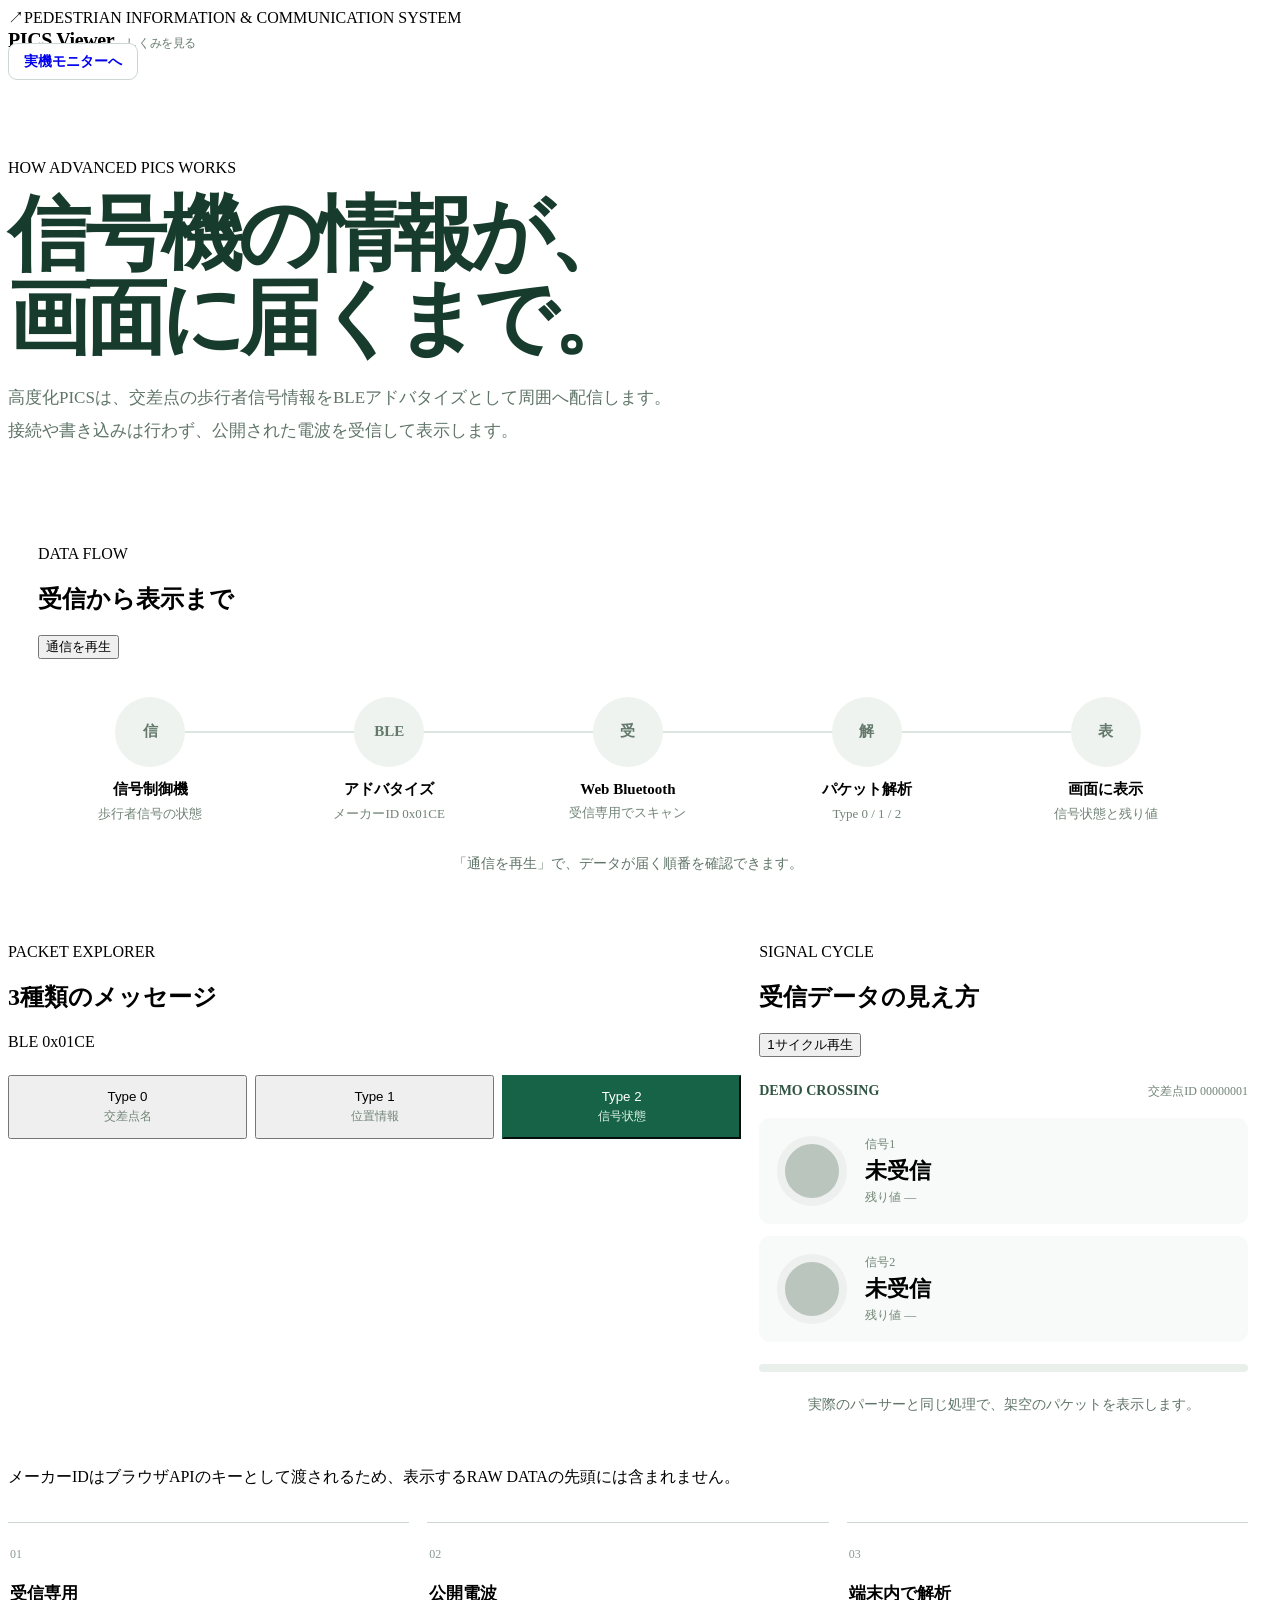
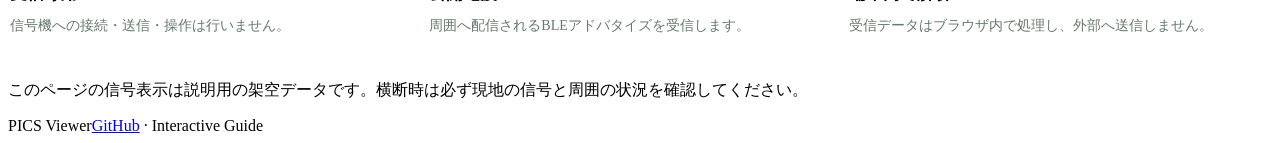
==== web/guide.html @ bad0df71 "Add interactive guide for advanced PICS" ====
<!doctype html>
<html lang="ja">
<head>
  <meta charset="utf-8">
  <meta name="viewport" content="width=device-width, initial-scale=1">
  <meta name="theme-color" content="#f3f6f4">
  <meta name="description" content="高度化PICSの信号情報がBLEアドバタイズで届き、歩行者信号として表示されるまでをアニメーションで解説します。">
  <title>高度化PICSのしくみ · PICS Viewer</title>
  <link rel="stylesheet" href="styles.css?v=20261125-1">
  <link rel="stylesheet" href="guide.css?v=20261125-1">
  <script type="module" src="guide.mjs?v=20261125-1"></script>
</head>
<body>
  <div class="shell guide-shell">
    <header class="header guide-header">
      <a class="brand brand-link" href="index.html"><span class="brand-mark" aria-hidden="true">↗</span><span><span class="eyebrow">PEDESTRIAN INFORMATION & COMMUNICATION SYSTEM</span><strong>PICS Viewer <small>しくみを見る</small></strong></span></a>
      <a class="viewer-link" href="index.html">実機モニターへ</a>
    </header>

    <main>
      <section class="guide-hero">
        <p class="eyebrow">HOW ADVANCED PICS WORKS</p>
        <h1>信号機の情報が、<br>画面に届くまで。</h1>
        <p>高度化PICSは、交差点の歩行者信号情報をBLEアドバタイズとして周囲へ配信します。接続や書き込みは行わず、公開された電波を受信して表示します。</p>
      </section>

      <section class="panel flow-panel" aria-labelledby="flow-title">
        <div class="section-heading flow-heading">
          <div><p class="eyebrow">DATA FLOW</p><h2 id="flow-title">受信から表示まで</h2></div>
          <button id="play-flow" class="primary" type="button">通信を再生</button>
        </div>
        <div id="flow" class="flow" aria-label="信号制御機から画面表示までのデータの流れ">
          <span class="packet-dot" aria-hidden="true"></span>
          <article class="flow-step" data-step="0">
            <span class="step-icon" aria-hidden="true">信</span>
            <div><strong>信号制御機</strong><span>歩行者信号の状態</span></div>
          </article>
          <article class="flow-step" data-step="1">
            <span class="step-icon" aria-hidden="true">BLE</span>
            <div><strong>アドバタイズ</strong><span>メーカーID 0x01CE</span></div>
          </article>
          <article class="flow-step" data-step="2">
            <span class="step-icon" aria-hidden="true">受</span>
            <div><strong>Web Bluetooth</strong><span>受信専用でスキャン</span></div>
          </article>
          <article class="flow-step" data-step="3">
            <span class="step-icon" aria-hidden="true">解</span>
            <div><strong>パケット解析</strong><span>Type 0 / 1 / 2</span></div>
          </article>
          <article class="flow-step" data-step="4">
            <span class="step-icon" aria-hidden="true">表</span>
            <div><strong>画面に表示</strong><span>信号状態と残り値</span></div>
          </article>
        </div>
        <p id="flow-status" class="flow-status" role="status">「通信を再生」で、データが届く順番を確認できます。</p>
      </section>

      <section class="explorer-grid">
        <div class="panel packet-explorer" aria-labelledby="packet-title">
          <div class="section-heading">
            <div><p class="eyebrow">PACKET EXPLORER</p><h2 id="packet-title">3種類のメッセージ</h2></div>
            <span class="small-tag">BLE 0x01CE</span>
          </div>
          <div class="type-tabs" role="tablist" aria-label="メッセージ種別">
            <button class="type-tab" type="button" role="tab" data-type="0" aria-selected="false">Type 0 <span>交差点名</span></button>
            <button class="type-tab" type="button" role="tab" data-type="1" aria-selected="false">Type 1 <span>位置情報</span></button>
            <button class="type-tab is-active" type="button" role="tab" data-type="2" aria-selected="true">Type 2 <span>信号状態</span></button>
          </div>
          <div class="packet-visual" aria-live="polite">
            <div class="byte-groups" id="byte-groups"></div>
            <dl class="decoded" id="decoded"></dl>
          </div>
          <p class="caption">メーカーIDはブラウザAPIのキーとして渡されるため、表示するRAW DATAの先頭には含まれません。</p>
        </div>

        <div class="panel signal-demo" aria-labelledby="demo-title">
          <div class="section-heading">
            <div><p class="eyebrow">SIGNAL CYCLE</p><h2 id="demo-title">受信データの見え方</h2></div>
            <button id="play-cycle" type="button">1サイクル再生</button>
          </div>
          <p class="demo-crossing">DEMO CROSSING <span>交差点ID 00000001</span></p>
          <div class="demo-signals">
            <article class="demo-signal" data-signal="0">
              <span class="demo-lamp" aria-hidden="true"></span>
              <div><span class="demo-direction">信号1</span><strong class="demo-state">未受信</strong><span class="demo-remaining">残り値 —</span></div>
            </article>
            <article class="demo-signal" data-signal="1">
              <span class="demo-lamp" aria-hidden="true"></span>
              <div><span class="demo-direction">信号2</span><strong class="demo-state">未受信</strong><span class="demo-remaining">残り値 —</span></div>
            </article>
          </div>
          <div class="cycle-track" role="progressbar" aria-label="デモの信号サイクル" aria-valuemin="0" aria-valuemax="23" aria-valuenow="0"><span id="cycle-progress"></span></div>
          <p id="cycle-status" class="flow-status" role="status">実際のパーサーと同じ処理で、架空のパケットを表示します。</p>
        </div>
      </section>

      <section class="facts" aria-label="高度化PICSの特徴">
        <article><span>01</span><strong>受信専用</strong><p>信号機への接続・送信・操作は行いません。</p></article>
        <article><span>02</span><strong>公開電波</strong><p>周囲へ配信されるBLEアドバタイズを受信します。</p></article>
        <article><span>03</span><strong>端末内で解析</strong><p>受信データはブラウザ内で処理し、外部へ送信しません。</p></article>
      </section>

      <p class="safety-note">このページの信号表示は説明用の架空データです。横断時は必ず現地の信号と周囲の状況を確認してください。</p>
    </main>
    <footer><span>PICS Viewer</span><span><a href="https://github.com/kumi0708/ble-pics-viewer" target="_blank" rel="noreferrer">GitHub</a> · Interactive Guide</span></footer>
  </div>
</body>
</html>
---- web/guide.css ----
.guide-shell { max-width: 1240px; }
.brand-link { color: inherit; text-decoration: none; }
.brand-link strong { display: block; font-size: 20px; letter-spacing: -.02em; }
.brand-link small { color: #697c71; font-size: 12px; font-weight: 500; margin-left: 8px; }
.viewer-link { border: 1px solid #cbd7d0; border-radius: 9px; padding: 10px 15px; background: #fff; font-size: 14px; font-weight: 650; text-decoration: none; white-space: nowrap; }
.guide-hero { padding: 72px 0 52px; max-width: 760px; }
.guide-hero h1 { margin: 12px 0 22px; font-size: clamp(42px, 7vw, 82px); line-height: 1.02; letter-spacing: -.065em; color: #173c2e; }
.guide-hero > p:last-child { max-width: 670px; margin: 0; color: #5f7568; font-size: 17px; line-height: 1.9; }
.flow-panel { padding: 30px; overflow: hidden; }
.flow-heading { margin-bottom: 30px; }
.flow { position: relative; display: grid; grid-template-columns: repeat(5, minmax(0, 1fr)); gap: 14px; padding: 8px 0; }
.flow::before { content: ""; position: absolute; top: 42px; left: 9%; right: 9%; height: 2px; background: #dce5df; }
.flow-step { position: relative; z-index: 1; display: grid; justify-items: center; gap: 13px; min-width: 0; text-align: center; }
.step-icon { display: grid; place-items: center; width: 70px; height: 70px; border-radius: 50%; background: #eef3ef; color: #64796c; font-size: 15px; font-weight: 750; transition: background .2s, color .2s, transform .2s; }
.flow-step.is-active .step-icon, .flow-step.is-complete .step-icon { background: #176347; color: #fff; }
.flow-step.is-active .step-icon { transform: scale(1.08); }
.flow-step div { display: grid; gap: 5px; }
.flow-step strong { font-size: 15px; }
.flow-step div span { color: #718477; font-size: 13px; line-height: 1.5; }
.packet-dot { position: absolute; z-index: 2; top: 36px; left: 9%; width: 13px; height: 13px; border-radius: 50%; background: #f0a62d; box-shadow: 0 0 0 6px rgba(240, 166, 45, .2); opacity: 0; transform: translate(-50%, -50%); }
.flow.is-running .packet-dot { animation: packet-travel 4s ease-in-out forwards; }
.flow-status { min-height: 24px; margin: 24px 0 0; color: #607569; font-size: 14px; text-align: center; }
.explorer-grid { display: grid; grid-template-columns: 1.2fr .8fr; gap: 18px; margin-top: 18px; }
.packet-explorer, .signal-demo { min-width: 0; }
.type-tabs { display: grid; grid-template-columns: repeat(3, 1fr); gap: 8px; margin: 24px 0; }
.type-tab { display: grid; gap: 4px; padding: 12px; }
.type-tab span { font-size: 12px; font-weight: 500; color: #718477; }
.type-tab.is-active { background: #176347; border-color: #176347; color: #fff; }
.type-tab.is-active span { color: #dff4e7; }
.packet-visual { min-height: 288px; }
.byte-groups { display: flex; flex-wrap: wrap; gap: 8px; margin-bottom: 24px; }
.byte-group { display: grid; gap: 7px; min-width: 76px; padding: 12px; border-radius: 9px; background: #f1f5f2; }
.byte-group.is-payload { background: #e2f2e8; }
.byte-group strong { color: #315543; font-family: ui-monospace, SFMono-Regular, Menlo, monospace; font-size: 13px; letter-spacing: .03em; }
.byte-group span { color: #718477; font-size: 12px; }
.decoded { display: grid; grid-template-columns: repeat(2, minmax(0, 1fr)); gap: 14px; margin: 0; }
.decoded div { padding: 12px 0; border-top: 1px solid #e5ebe7; }
.decoded dt { color: #718477; font-size: 12px; }
.decoded dd { margin: 7px 0 0; color: #294237; font-size: 15px; overflow-wrap: anywhere; }
.demo-crossing { display: flex; flex-wrap: wrap; justify-content: space-between; gap: 8px; margin: 26px 0 18px; color: #315543; font-size: 14px; font-weight: 700; }
.demo-crossing span { color: #718477; font-size: 12px; font-weight: 500; }
.demo-signals { display: grid; gap: 12px; }
.demo-signal { display: flex; align-items: center; gap: 18px; border-radius: 11px; padding: 18px; background: #f7faf8; }
.demo-lamp { width: 54px; height: 54px; flex: 0 0 auto; border: 8px solid #edf0ee; border-radius: 50%; background: #b9c5bd; transition: background .2s, border-color .2s, opacity .2s; }
.demo-signal[data-state="Red"] .demo-lamp { border-color: #fce7e5; background: #d24a44; }
.demo-signal[data-state="Green"] .demo-lamp, .demo-signal[data-state="BlinkGreen"] .demo-lamp { border-color: #def3e6; background: #1a9a60; }
.demo-signal[data-state="BlinkGreen"] .demo-lamp { animation: guide-blink .7s steps(2, jump-none) 3; }
.demo-signal div { display: grid; gap: 3px; }
.demo-direction, .demo-remaining { color: #718477; font-size: 12px; }
.demo-state { font-size: 22px; }
.cycle-track { height: 8px; margin-top: 22px; border-radius: 999px; background: #e9efeb; overflow: hidden; }
.cycle-track span { display: block; width: 0; height: 100%; background: #176347; transition: width .18s linear; }
.facts { display: grid; grid-template-columns: repeat(3, minmax(0, 1fr)); gap: 18px; margin: 18px 0; }
.facts article { padding: 24px 2px; border-top: 1px solid #cbd7d0; }
.facts article > span { display: block; margin-bottom: 20px; color: #8a9b91; font-size: 12px; font-variant-numeric: tabular-nums; }
.facts strong { font-size: 17px; }
.facts p { margin: 9px 0 0; color: #65796e; font-size: 14px; line-height: 1.75; }
@keyframes packet-travel { 0% { left: 9%; opacity: 1; } 20% { left: 29.5%; opacity: 1; } 45% { left: 50%; opacity: 1; } 70% { left: 70.5%; opacity: 1; } 95% { left: 91%; opacity: 1; } 100% { left: 91%; opacity: 0; } }
@keyframes guide-blink { 50% { opacity: .2; } }
@media (prefers-reduced-motion: reduce) { .flow.is-running .packet-dot, .demo-signal[data-state="BlinkGreen"] .demo-lamp { animation: none; } .step-icon, .demo-lamp, .cycle-track span { transition: none; } }
@media (max-width: 850px) { .explorer-grid { grid-template-columns: 1fr; } .flow { grid-template-columns: 1fr; gap: 16px; } .flow::before { top: 42px; bottom: 42px; left: 35px; right: auto; width: 2px; height: auto; } .flow-step { grid-template-columns: 70px minmax(0, 1fr); justify-items: start; text-align: left; align-items: center; } .packet-dot { display: none; } }
@media (max-width: 580px) { .guide-header .brand .eyebrow { display: none; } .brand-link strong { font-size: 17px; } .brand-link small { display: block; margin: 2px 0 0; font-size: 10px; } .viewer-link { padding: 9px 11px; font-size: 12px; } .guide-hero { padding: 48px 0 36px; } .guide-hero h1 { font-size: clamp(38px, 13vw, 58px); } .guide-hero > p:last-child { font-size: 16px; } .flow-panel { padding: 20px; } .flow-heading { align-items: center; } .type-tabs { grid-template-columns: 1fr; } .decoded { grid-template-columns: 1fr; } .facts { grid-template-columns: 1fr; gap: 0; } }
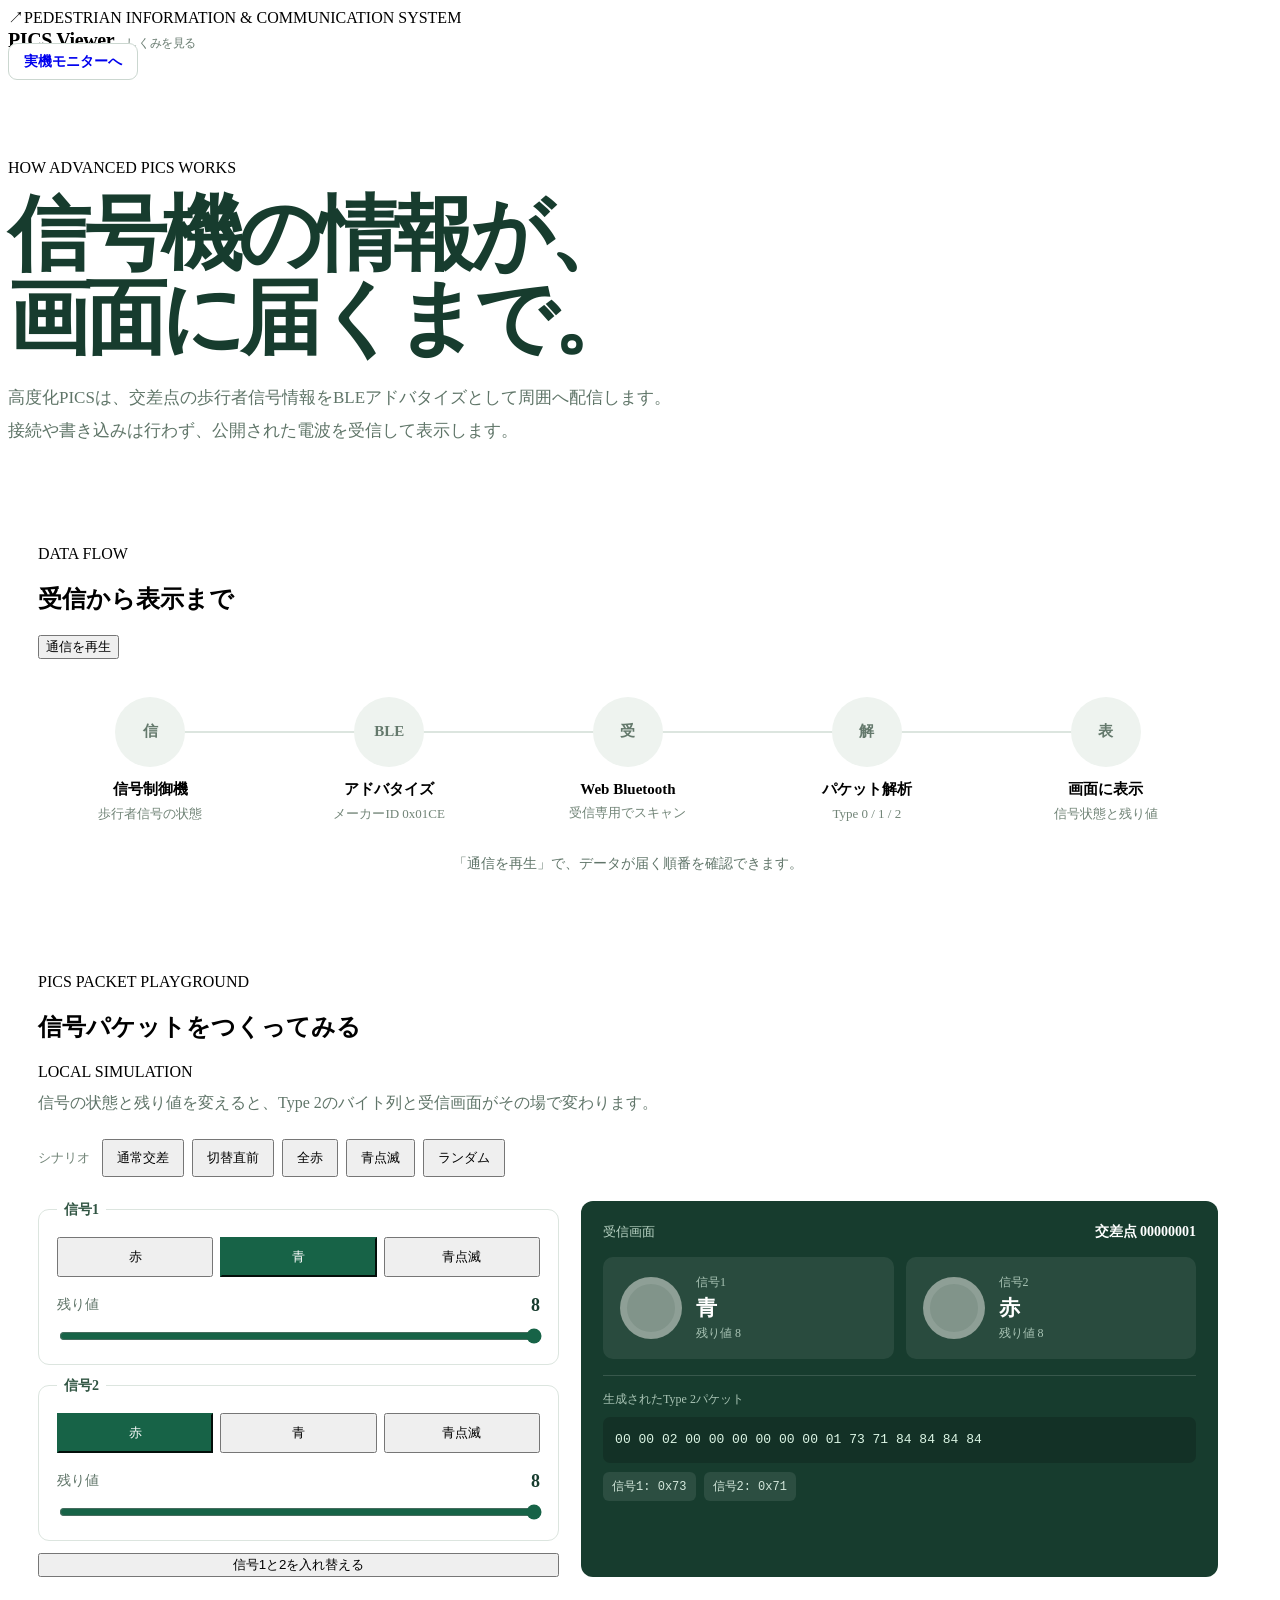
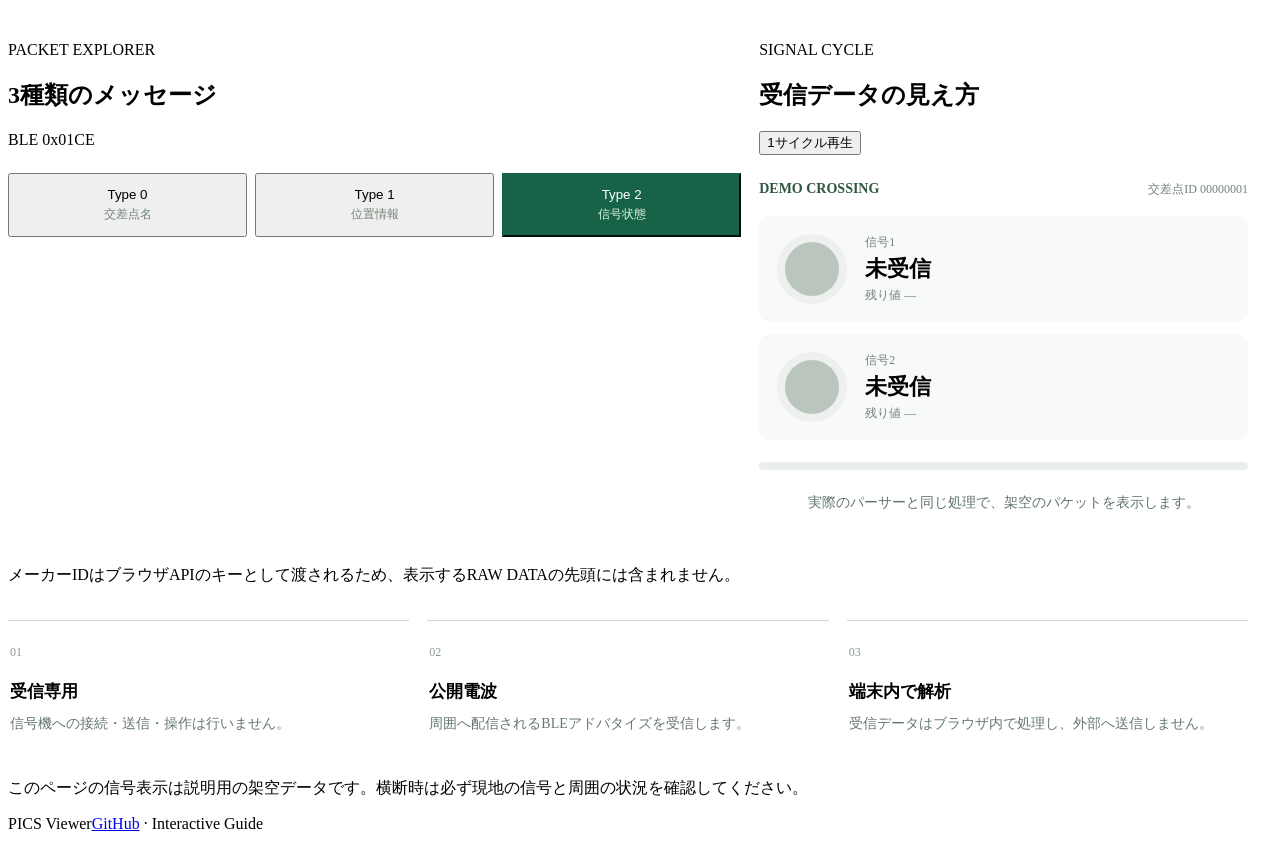
==== commit 2d076aa6: "Add interactive PICS packet playground" ====
--- a/web/guide.html
+++ b/web/guide.html
@@ -7,8 +7,8 @@
   <meta name="description" content="高度化PICSの信号情報がBLEアドバタイズで届き、歩行者信号として表示されるまでをアニメーションで解説します。">
   <title>高度化PICSのしくみ · PICS Viewer</title>
   <link rel="stylesheet" href="styles.css?v=20261125-1">
-  <link rel="stylesheet" href="guide.css?v=20261125-1">
-  <script type="module" src="guide.mjs?v=20261125-1"></script>
+  <link rel="stylesheet" href="guide.css?v=20261125-2">
+  <script type="module" src="guide.mjs?v=20261125-2"></script>
 </head>
 <body>
   <div class="shell guide-shell">
@@ -53,6 +53,58 @@
           </article>
         </div>
         <p id="flow-status" class="flow-status" role="status">「通信を再生」で、データが届く順番を確認できます。</p>
+      </section>
+
+      <section class="panel playground" aria-labelledby="playground-title">
+        <div class="section-heading playground-heading">
+          <div><p class="eyebrow">PICS PACKET PLAYGROUND</p><h2 id="playground-title">信号パケットをつくってみる</h2></div>
+          <span class="small-tag">LOCAL SIMULATION</span>
+        </div>
+        <p class="playground-lead">信号の状態と残り値を変えると、Type 2のバイト列と受信画面がその場で変わります。</p>
+        <div class="preset-row" role="group" aria-label="交差点シナリオ">
+          <span>シナリオ</span>
+          <button type="button" data-preset="normal">通常交差</button>
+          <button type="button" data-preset="switching">切替直前</button>
+          <button type="button" data-preset="all-red">全赤</button>
+          <button type="button" data-preset="blinking">青点滅</button>
+          <button type="button" id="random-preset">ランダム</button>
+        </div>
+        <div class="playground-grid">
+          <div class="builder-controls">
+            <fieldset class="signal-builder" data-builder="0">
+              <legend>信号1</legend>
+              <div class="state-picker" role="group" aria-label="信号1の状態">
+                <button type="button" data-signal="0" data-state="Red" aria-pressed="false">赤</button>
+                <button type="button" data-signal="0" data-state="Green" aria-pressed="true">青</button>
+                <button type="button" data-signal="0" data-state="BlinkGreen" aria-pressed="false">青点滅</button>
+              </div>
+              <label class="remaining-control" for="signal-0-remaining"><span>残り値</span><output id="signal-0-output" for="signal-0-remaining">8</output><input id="signal-0-remaining" data-remaining="0" type="range" min="1" max="8" value="8"></label>
+            </fieldset>
+            <fieldset class="signal-builder" data-builder="1">
+              <legend>信号2</legend>
+              <div class="state-picker" role="group" aria-label="信号2の状態">
+                <button type="button" data-signal="1" data-state="Red" aria-pressed="true">赤</button>
+                <button type="button" data-signal="1" data-state="Green" aria-pressed="false">青</button>
+                <button type="button" data-signal="1" data-state="BlinkGreen" aria-pressed="false">青点滅</button>
+              </div>
+              <label class="remaining-control" for="signal-1-remaining"><span>残り値</span><output id="signal-1-output" for="signal-1-remaining">8</output><input id="signal-1-remaining" data-remaining="1" type="range" min="1" max="8" value="8"></label>
+            </fieldset>
+            <button id="swap-signals" class="swap-button" type="button">信号1と2を入れ替える</button>
+          </div>
+
+          <div id="builder-preview" class="builder-preview" aria-live="polite">
+            <div class="preview-header"><span>受信画面</span><strong>交差点 00000001</strong></div>
+            <div class="builder-signals">
+              <article class="builder-signal" data-builder-signal="0"><span class="builder-lamp" aria-hidden="true"></span><div><span>信号1</span><strong class="builder-state">青</strong><small class="builder-remaining">残り値 8</small></div></article>
+              <article class="builder-signal" data-builder-signal="1"><span class="builder-lamp" aria-hidden="true"></span><div><span>信号2</span><strong class="builder-state">赤</strong><small class="builder-remaining">残り値 8</small></div></article>
+            </div>
+            <div class="encoded-output">
+              <span>生成されたType 2パケット</span>
+              <code id="builder-raw">00 00 02 00 00 00 00 00 00 01 73 71 84 84 84 84</code>
+              <div class="byte-formulas"><span id="signal-0-byte">信号1: 0x73</span><span id="signal-1-byte">信号2: 0x71</span></div>
+            </div>
+          </div>
+        </div>
       </section>
 
       <section class="explorer-grid">
--- a/web/guide.css
+++ b/web/guide.css
@@ -20,6 +20,42 @@
 .packet-dot { position: absolute; z-index: 2; top: 36px; left: 9%; width: 13px; height: 13px; border-radius: 50%; background: #f0a62d; box-shadow: 0 0 0 6px rgba(240, 166, 45, .2); opacity: 0; transform: translate(-50%, -50%); }
 .flow.is-running .packet-dot { animation: packet-travel 4s ease-in-out forwards; }
 .flow-status { min-height: 24px; margin: 24px 0 0; color: #607569; font-size: 14px; text-align: center; }
+.playground { margin-top: 18px; padding: 30px; }
+.playground-heading { margin-bottom: 8px; }
+.playground-lead { margin: 0 0 22px; color: #607569; font-size: 16px; line-height: 1.75; }
+.preset-row { display: flex; flex-wrap: wrap; align-items: center; gap: 8px; margin-bottom: 24px; }
+.preset-row > span { margin-right: 4px; color: #718477; font-size: 13px; }
+.preset-row button { min-height: 38px; padding: 8px 13px; font-size: 13px; }
+.playground-grid { display: grid; grid-template-columns: minmax(0, .9fr) minmax(0, 1.1fr); gap: 22px; align-items: stretch; }
+.builder-controls { display: grid; align-content: start; gap: 12px; }
+.signal-builder { min-width: 0; margin: 0; padding: 18px; border: 1px solid #dce5df; border-radius: 11px; }
+.signal-builder legend { padding: 0 7px; color: #315543; font-size: 14px; font-weight: 700; }
+.state-picker { display: grid; grid-template-columns: repeat(3, 1fr); gap: 7px; }
+.state-picker button { min-height: 40px; padding: 8px; font-size: 13px; }
+.state-picker button[aria-pressed="true"] { border-color: #176347; background: #176347; color: #fff; }
+.remaining-control { display: grid; grid-template-columns: 1fr auto; align-items: center; gap: 10px; margin-top: 18px; color: #607569; font-size: 14px; }
+.remaining-control output { color: #173c2e; font-size: 18px; font-weight: 700; font-variant-numeric: tabular-nums; }
+.remaining-control input { grid-column: 1 / -1; width: 100%; accent-color: #176347; }
+.swap-button { width: 100%; }
+.builder-preview { position: relative; display: grid; align-content: start; gap: 16px; min-width: 0; overflow: hidden; padding: 22px; border-radius: 12px; background: #173c2e; color: #fff; }
+.builder-preview::after { content: ""; position: absolute; inset: 0 auto 0 -40%; width: 26%; background: linear-gradient(90deg, transparent, rgba(255,255,255,.13), transparent); transform: skewX(-18deg); pointer-events: none; }
+.builder-preview.is-updating::after { animation: preview-scan .45s ease-out; }
+.preview-header { display: flex; flex-wrap: wrap; justify-content: space-between; gap: 8px; color: #b8d2c3; font-size: 13px; }
+.preview-header strong { color: #fff; font-size: 14px; }
+.builder-signals { display: grid; grid-template-columns: repeat(2, 1fr); gap: 12px; }
+.builder-signal { display: flex; align-items: center; gap: 14px; min-width: 0; padding: 17px; border-radius: 10px; background: rgba(255,255,255,.08); }
+.builder-lamp { width: 48px; height: 48px; flex: 0 0 auto; border: 7px solid rgba(255,255,255,.1); border-radius: 50%; background: #81948a; transition: background .15s, border-color .15s; }
+.builder-signal[data-state="Red"] .builder-lamp { border-color: rgba(255,194,190,.18); background: #e3544d; }
+.builder-signal[data-state="Green"] .builder-lamp, .builder-signal[data-state="BlinkGreen"] .builder-lamp { border-color: rgba(171,246,203,.16); background: #35c47c; }
+.builder-signal[data-state="BlinkGreen"] .builder-lamp { animation: guide-blink .65s steps(2, jump-none) 2; }
+.builder-signal div { display: grid; gap: 3px; min-width: 0; }
+.builder-signal div > span, .builder-signal small { color: #a9c4b5; font-size: 12px; }
+.builder-signal strong { font-size: 21px; }
+.encoded-output { display: grid; gap: 9px; padding-top: 15px; border-top: 1px solid rgba(255,255,255,.14); }
+.encoded-output > span { color: #a9c4b5; font-size: 12px; }
+.encoded-output code { padding: 12px; border-radius: 7px; background: rgba(0,0,0,.18); color: #dcf6e5; font-size: 13px; line-height: 1.7; word-break: break-all; }
+.byte-formulas { display: flex; flex-wrap: wrap; gap: 8px; }
+.byte-formulas span { padding: 6px 9px; border-radius: 6px; background: rgba(255,255,255,.09); color: #d4e8dc; font-family: ui-monospace, SFMono-Regular, Menlo, monospace; font-size: 12px; }
 .explorer-grid { display: grid; grid-template-columns: 1.2fr .8fr; gap: 18px; margin-top: 18px; }
 .packet-explorer, .signal-demo { min-width: 0; }
 .type-tabs { display: grid; grid-template-columns: repeat(3, 1fr); gap: 8px; margin: 24px 0; }
@@ -57,6 +93,7 @@
 .facts p { margin: 9px 0 0; color: #65796e; font-size: 14px; line-height: 1.75; }
 @keyframes packet-travel { 0% { left: 9%; opacity: 1; } 20% { left: 29.5%; opacity: 1; } 45% { left: 50%; opacity: 1; } 70% { left: 70.5%; opacity: 1; } 95% { left: 91%; opacity: 1; } 100% { left: 91%; opacity: 0; } }
 @keyframes guide-blink { 50% { opacity: .2; } }
-@media (prefers-reduced-motion: reduce) { .flow.is-running .packet-dot, .demo-signal[data-state="BlinkGreen"] .demo-lamp { animation: none; } .step-icon, .demo-lamp, .cycle-track span { transition: none; } }
-@media (max-width: 850px) { .explorer-grid { grid-template-columns: 1fr; } .flow { grid-template-columns: 1fr; gap: 16px; } .flow::before { top: 42px; bottom: 42px; left: 35px; right: auto; width: 2px; height: auto; } .flow-step { grid-template-columns: 70px minmax(0, 1fr); justify-items: start; text-align: left; align-items: center; } .packet-dot { display: none; } }
-@media (max-width: 580px) { .guide-header .brand .eyebrow { display: none; } .brand-link strong { font-size: 17px; } .brand-link small { display: block; margin: 2px 0 0; font-size: 10px; } .viewer-link { padding: 9px 11px; font-size: 12px; } .guide-hero { padding: 48px 0 36px; } .guide-hero h1 { font-size: clamp(38px, 13vw, 58px); } .guide-hero > p:last-child { font-size: 16px; } .flow-panel { padding: 20px; } .flow-heading { align-items: center; } .type-tabs { grid-template-columns: 1fr; } .decoded { grid-template-columns: 1fr; } .facts { grid-template-columns: 1fr; gap: 0; } }
+@keyframes preview-scan { from { left: -40%; } to { left: 120%; } }
+@media (prefers-reduced-motion: reduce) { .flow.is-running .packet-dot, .demo-signal[data-state="BlinkGreen"] .demo-lamp, .builder-signal[data-state="BlinkGreen"] .builder-lamp, .builder-preview.is-updating::after { animation: none; } .step-icon, .demo-lamp, .builder-lamp, .cycle-track span { transition: none; } }
+@media (max-width: 850px) { .explorer-grid, .playground-grid { grid-template-columns: 1fr; } .flow { grid-template-columns: 1fr; gap: 16px; } .flow::before { top: 42px; bottom: 42px; left: 35px; right: auto; width: 2px; height: auto; } .flow-step { grid-template-columns: 70px minmax(0, 1fr); justify-items: start; text-align: left; align-items: center; } .packet-dot { display: none; } }
+@media (max-width: 580px) { .guide-header .brand .eyebrow { display: none; } .brand-link strong { font-size: 17px; } .brand-link small { display: block; margin: 2px 0 0; font-size: 10px; } .viewer-link { padding: 9px 11px; font-size: 12px; } .guide-hero { padding: 48px 0 36px; } .guide-hero h1 { font-size: clamp(38px, 13vw, 58px); } .guide-hero > p:last-child { font-size: 16px; } .flow-panel, .playground { padding: 20px; } .flow-heading { align-items: center; } .type-tabs { grid-template-columns: 1fr; } .state-picker, .builder-signals { grid-template-columns: 1fr; } .decoded { grid-template-columns: 1fr; } .facts { grid-template-columns: 1fr; gap: 0; } }
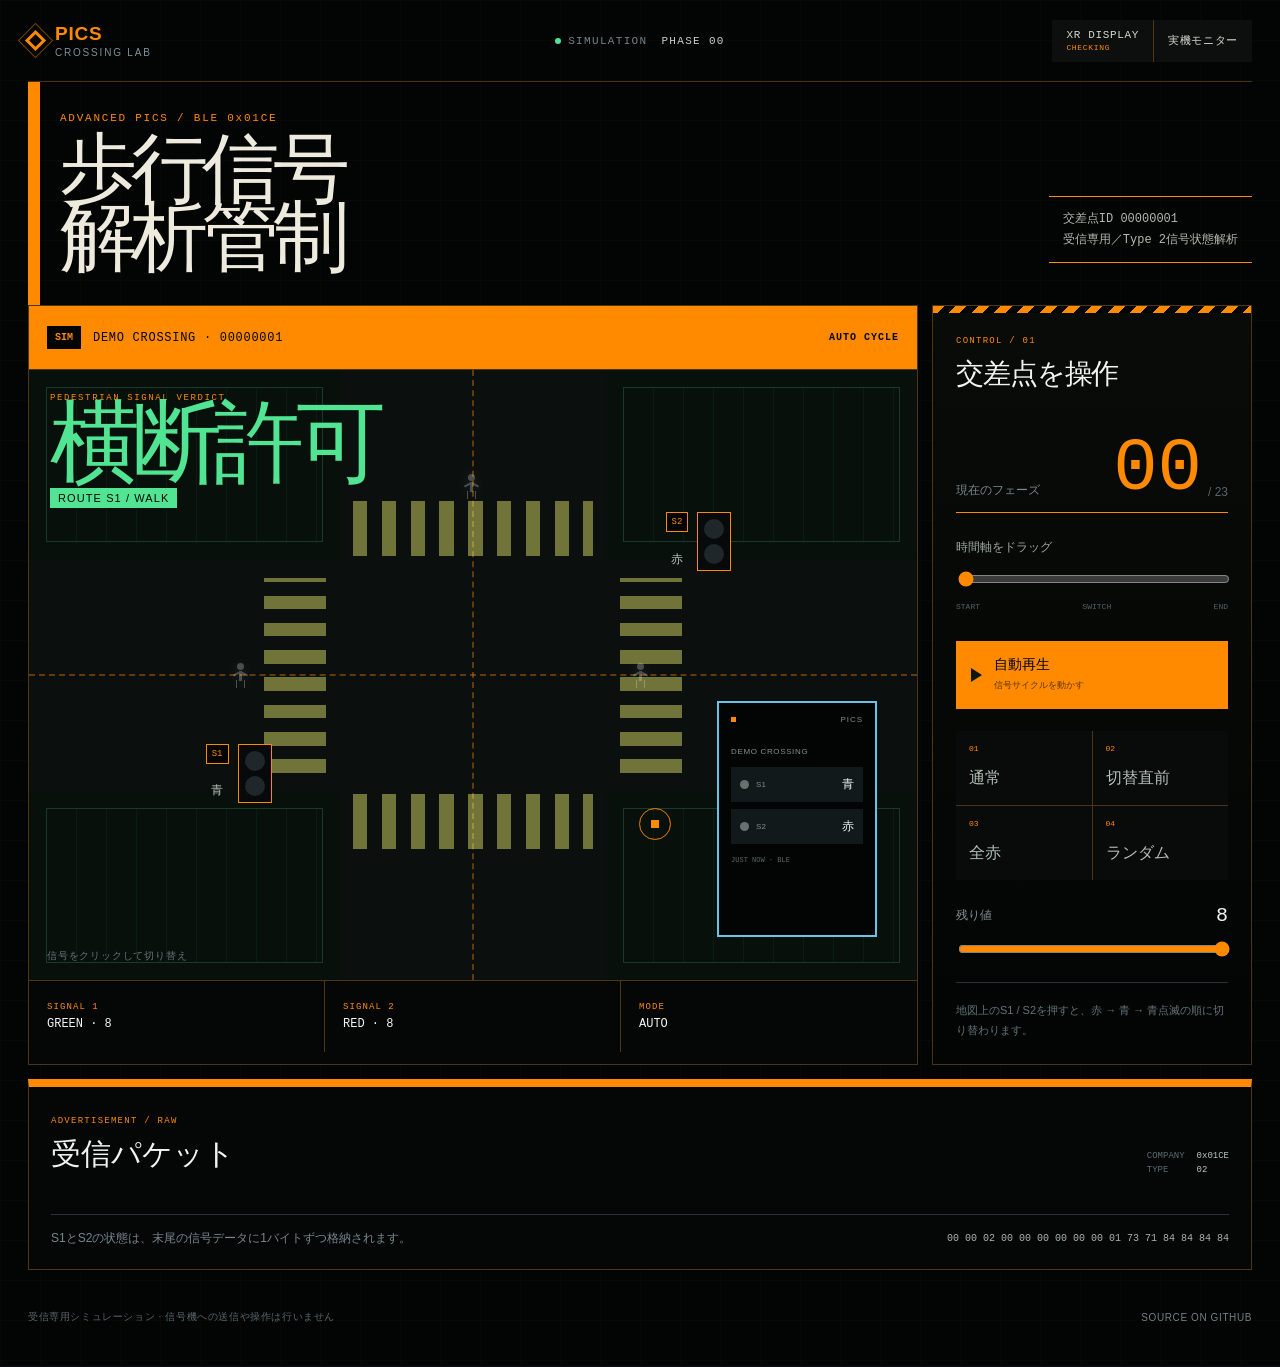
==== commit d101383e: "Redesign PICS console with XR display mode" ====
--- a/web/guide.html
+++ b/web/guide.html
@@ -3,158 +3,121 @@
 <head>
   <meta charset="utf-8">
   <meta name="viewport" content="width=device-width, initial-scale=1">
-  <meta name="theme-color" content="#f3f6f4">
-  <meta name="description" content="高度化PICSの信号情報がBLEアドバタイズで届き、歩行者信号として表示されるまでをアニメーションで解説します。">
-  <title>高度化PICSのしくみ · PICS Viewer</title>
-  <link rel="stylesheet" href="styles.css?v=20261125-1">
-  <link rel="stylesheet" href="guide.css?v=20261125-2">
-  <script type="module" src="guide.mjs?v=20261125-2"></script>
+  <meta name="theme-color" content="#030504">
+  <meta name="description" content="高度化PICSの信号、歩行者、BLEパケットを操作できる交差点シミュレーター。">
+  <title>PICS 交差点管制表示</title>
+  <link rel="stylesheet" href="guide.css?v=20261125-4">
+  <script type="module" src="guide.mjs?v=20261125-4"></script>
 </head>
 <body>
-  <div class="shell guide-shell">
-    <header class="header guide-header">
-      <a class="brand brand-link" href="index.html"><span class="brand-mark" aria-hidden="true">↗</span><span><span class="eyebrow">PEDESTRIAN INFORMATION & COMMUNICATION SYSTEM</span><strong>PICS Viewer <small>しくみを見る</small></strong></span></a>
-      <a class="viewer-link" href="index.html">実機モニターへ</a>
+  <canvas id="xr-layer" aria-hidden="true"></canvas>
+  <div class="lab-shell">
+    <header class="topbar">
+      <a class="lab-brand" href="guide.html" aria-label="PICS Crossing Lab ホーム">
+        <span class="brand-pulse" aria-hidden="true"></span>
+        <span><strong>PICS</strong><small>CROSSING LAB</small></span>
+      </a>
+      <div class="topbar-status"><span>SIMULATION</span><b id="clock">PHASE 00</b></div>
+      <div class="topbar-actions">
+        <button id="xr-toggle" class="xr-toggle" type="button"><span>XR DISPLAY</span><small id="xr-status">CHECKING</small></button>
+        <a class="monitor-link" href="index.html">実機モニター</a>
+      </div>
     </header>
 
     <main>
-      <section class="guide-hero">
-        <p class="eyebrow">HOW ADVANCED PICS WORKS</p>
-        <h1>信号機の情報が、<br>画面に届くまで。</h1>
-        <p>高度化PICSは、交差点の歩行者信号情報をBLEアドバタイズとして周囲へ配信します。接続や書き込みは行わず、公開された電波を受信して表示します。</p>
-      </section>
+      <div class="lab-intro">
+        <div><p>ADVANCED PICS / BLE 0x01CE</p><h1>歩行信号<br>解析管制</h1></div>
+        <p>交差点ID 00000001<br>受信専用／Type 2信号状態解析</p>
+      </div>
 
-      <section class="panel flow-panel" aria-labelledby="flow-title">
-        <div class="section-heading flow-heading">
-          <div><p class="eyebrow">DATA FLOW</p><h2 id="flow-title">受信から表示まで</h2></div>
-          <button id="play-flow" class="primary" type="button">通信を再生</button>
-        </div>
-        <div id="flow" class="flow" aria-label="信号制御機から画面表示までのデータの流れ">
-          <span class="packet-dot" aria-hidden="true"></span>
-          <article class="flow-step" data-step="0">
-            <span class="step-icon" aria-hidden="true">信</span>
-            <div><strong>信号制御機</strong><span>歩行者信号の状態</span></div>
-          </article>
-          <article class="flow-step" data-step="1">
-            <span class="step-icon" aria-hidden="true">BLE</span>
-            <div><strong>アドバタイズ</strong><span>メーカーID 0x01CE</span></div>
-          </article>
-          <article class="flow-step" data-step="2">
-            <span class="step-icon" aria-hidden="true">受</span>
-            <div><strong>Web Bluetooth</strong><span>受信専用でスキャン</span></div>
-          </article>
-          <article class="flow-step" data-step="3">
-            <span class="step-icon" aria-hidden="true">解</span>
-            <div><strong>パケット解析</strong><span>Type 0 / 1 / 2</span></div>
-          </article>
-          <article class="flow-step" data-step="4">
-            <span class="step-icon" aria-hidden="true">表</span>
-            <div><strong>画面に表示</strong><span>信号状態と残り値</span></div>
-          </article>
-        </div>
-        <p id="flow-status" class="flow-status" role="status">「通信を再生」で、データが届く順番を確認できます。</p>
-      </section>
-
-      <section class="panel playground" aria-labelledby="playground-title">
-        <div class="section-heading playground-heading">
-          <div><p class="eyebrow">PICS PACKET PLAYGROUND</p><h2 id="playground-title">信号パケットをつくってみる</h2></div>
-          <span class="small-tag">LOCAL SIMULATION</span>
-        </div>
-        <p class="playground-lead">信号の状態と残り値を変えると、Type 2のバイト列と受信画面がその場で変わります。</p>
-        <div class="preset-row" role="group" aria-label="交差点シナリオ">
-          <span>シナリオ</span>
-          <button type="button" data-preset="normal">通常交差</button>
-          <button type="button" data-preset="switching">切替直前</button>
-          <button type="button" data-preset="all-red">全赤</button>
-          <button type="button" data-preset="blinking">青点滅</button>
-          <button type="button" id="random-preset">ランダム</button>
-        </div>
-        <div class="playground-grid">
-          <div class="builder-controls">
-            <fieldset class="signal-builder" data-builder="0">
-              <legend>信号1</legend>
-              <div class="state-picker" role="group" aria-label="信号1の状態">
-                <button type="button" data-signal="0" data-state="Red" aria-pressed="false">赤</button>
-                <button type="button" data-signal="0" data-state="Green" aria-pressed="true">青</button>
-                <button type="button" data-signal="0" data-state="BlinkGreen" aria-pressed="false">青点滅</button>
-              </div>
-              <label class="remaining-control" for="signal-0-remaining"><span>残り値</span><output id="signal-0-output" for="signal-0-remaining">8</output><input id="signal-0-remaining" data-remaining="0" type="range" min="1" max="8" value="8"></label>
-            </fieldset>
-            <fieldset class="signal-builder" data-builder="1">
-              <legend>信号2</legend>
-              <div class="state-picker" role="group" aria-label="信号2の状態">
-                <button type="button" data-signal="1" data-state="Red" aria-pressed="true">赤</button>
-                <button type="button" data-signal="1" data-state="Green" aria-pressed="false">青</button>
-                <button type="button" data-signal="1" data-state="BlinkGreen" aria-pressed="false">青点滅</button>
-              </div>
-              <label class="remaining-control" for="signal-1-remaining"><span>残り値</span><output id="signal-1-output" for="signal-1-remaining">8</output><input id="signal-1-remaining" data-remaining="1" type="range" min="1" max="8" value="8"></label>
-            </fieldset>
-            <button id="swap-signals" class="swap-button" type="button">信号1と2を入れ替える</button>
+      <div class="workspace">
+        <section class="scene" aria-labelledby="scene-title">
+          <div class="scene-header">
+            <div><span class="live-mark">SIM</span><h2 id="scene-title">DEMO CROSSING · 00000001</h2></div>
+            <span id="scene-mode">AUTO CYCLE</span>
           </div>
 
-          <div id="builder-preview" class="builder-preview" aria-live="polite">
-            <div class="preview-header"><span>受信画面</span><strong>交差点 00000001</strong></div>
-            <div class="builder-signals">
-              <article class="builder-signal" data-builder-signal="0"><span class="builder-lamp" aria-hidden="true"></span><div><span>信号1</span><strong class="builder-state">青</strong><small class="builder-remaining">残り値 8</small></div></article>
-              <article class="builder-signal" data-builder-signal="1"><span class="builder-lamp" aria-hidden="true"></span><div><span>信号2</span><strong class="builder-state">赤</strong><small class="builder-remaining">残り値 8</small></div></article>
+          <div id="intersection" class="intersection" aria-label="操作できる交差点の俯瞰図">
+            <div class="judgement" aria-live="polite"><span>PEDESTRIAN SIGNAL VERDICT</span><strong id="judgement-jp">横断許可</strong><b id="judgement-en">ROUTE S1 / WALK</b></div>
+            <div class="block block-nw"></div><div class="block block-ne"></div><div class="block block-sw"></div><div class="block block-se"></div>
+            <div class="road road-x"></div><div class="road road-y"></div>
+            <div class="lane lane-x"></div><div class="lane lane-y"></div>
+            <div class="crosswalk crosswalk-n"></div><div class="crosswalk crosswalk-e"></div><div class="crosswalk crosswalk-s"></div><div class="crosswalk crosswalk-w"></div>
+
+            <button class="map-signal signal-one" data-map-signal="0" type="button" aria-label="信号1を切り替える">
+              <span class="signal-id">S1</span><span class="signal-head" aria-hidden="true"><i class="red-lamp"></i><i class="green-lamp"></i></span><strong>青</strong>
+            </button>
+            <button class="map-signal signal-two" data-map-signal="1" type="button" aria-label="信号2を切り替える">
+              <span class="signal-id">S2</span><span class="signal-head" aria-hidden="true"><i class="red-lamp"></i><i class="green-lamp"></i></span><strong>赤</strong>
+            </button>
+
+            <span class="walker walker-x walker-a" aria-label="信号1を渡る歩行者"><i></i></span>
+            <span class="walker walker-x walker-b" aria-hidden="true"><i></i></span>
+            <span class="walker walker-y walker-c" aria-label="信号2を渡る歩行者"><i></i></span>
+
+            <div class="broadcast" aria-hidden="true"><i></i><i></i><i></i></div>
+            <div class="packet-pulse" aria-hidden="true"></div>
+
+            <div class="phone" aria-label="受信したPICS情報のスマートフォン表示">
+              <div class="phone-bar"><i></i><span>PICS</span></div>
+              <p>DEMO CROSSING</p>
+              <div class="phone-signals">
+                <div data-phone-signal="0"><i></i><span>S1</span><strong>青</strong></div>
+                <div data-phone-signal="1"><i></i><span>S2</span><strong>赤</strong></div>
+              </div>
+              <small id="phone-received">JUST NOW · BLE</small>
             </div>
-            <div class="encoded-output">
-              <span>生成されたType 2パケット</span>
-              <code id="builder-raw">00 00 02 00 00 00 00 00 00 01 73 71 84 84 84 84</code>
-              <div class="byte-formulas"><span id="signal-0-byte">信号1: 0x73</span><span id="signal-1-byte">信号2: 0x71</span></div>
-            </div>
+
+            <div class="map-hint">信号をクリックして切り替え</div>
           </div>
+
+          <div class="scene-readout" aria-live="polite">
+            <div><span>SIGNAL 1</span><strong id="readout-s1">GREEN · 8</strong></div>
+            <div><span>SIGNAL 2</span><strong id="readout-s2">RED · 8</strong></div>
+            <div><span>MODE</span><strong id="readout-mode">AUTO</strong></div>
+          </div>
+        </section>
+
+        <aside class="controller" aria-labelledby="controller-title">
+          <div class="controller-title"><span>CONTROL / 01</span><h2 id="controller-title">交差点を操作</h2></div>
+
+          <div class="phase-display"><span>現在のフェーズ</span><strong id="phase-number">00</strong><small>/ 23</small></div>
+          <label class="phase-scrubber" for="phase-control">
+            <span>時間軸をドラッグ</span>
+            <input id="phase-control" type="range" min="0" max="23" value="0">
+            <span class="phase-labels"><i>START</i><i>SWITCH</i><i>END</i></span>
+          </label>
+
+          <button id="auto-play" class="run-button" type="button" aria-pressed="false"><span class="play-icon" aria-hidden="true"></span><strong>自動再生</strong><small>信号サイクルを動かす</small></button>
+
+          <div class="quick-actions" role="group" aria-label="交差点シナリオ">
+            <button type="button" data-scene="normal"><span>01</span>通常</button>
+            <button type="button" data-scene="switch"><span>02</span>切替直前</button>
+            <button type="button" data-scene="all-red"><span>03</span>全赤</button>
+            <button type="button" data-scene="random"><span>04</span>ランダム</button>
+          </div>
+
+          <label class="remaining-slider" for="remaining-control"><span>残り値</span><output id="remaining-output" for="remaining-control">8</output><input id="remaining-control" type="range" min="1" max="8" value="8"></label>
+
+          <p class="controller-note">地図上のS1 / S2を押すと、赤 → 青 → 青点滅の順に切り替わります。</p>
+        </aside>
+      </div>
+
+      <section class="packet-console" aria-labelledby="packet-title">
+        <div class="packet-heading">
+          <div><span>ADVERTISEMENT / RAW</span><h2 id="packet-title">受信パケット</h2></div>
+          <div class="packet-meta"><span>COMPANY</span><strong>0x01CE</strong><span>TYPE</span><strong>02</strong></div>
+        </div>
+        <div id="packet-bytes" class="packet-bytes" aria-label="Type 2パケットのバイト列"></div>
+        <div class="packet-footer">
+          <p id="packet-explanation" aria-live="polite">S1とS2の状態は、末尾の信号データに1バイトずつ格納されます。</p>
+          <code id="packet-hex">00 00 02 00 00 00 00 00 00 01 73 71 84 84 84 84</code>
         </div>
       </section>
+    </main>
 
-      <section class="explorer-grid">
-        <div class="panel packet-explorer" aria-labelledby="packet-title">
-          <div class="section-heading">
-            <div><p class="eyebrow">PACKET EXPLORER</p><h2 id="packet-title">3種類のメッセージ</h2></div>
-            <span class="small-tag">BLE 0x01CE</span>
-          </div>
-          <div class="type-tabs" role="tablist" aria-label="メッセージ種別">
-            <button class="type-tab" type="button" role="tab" data-type="0" aria-selected="false">Type 0 <span>交差点名</span></button>
-            <button class="type-tab" type="button" role="tab" data-type="1" aria-selected="false">Type 1 <span>位置情報</span></button>
-            <button class="type-tab is-active" type="button" role="tab" data-type="2" aria-selected="true">Type 2 <span>信号状態</span></button>
-          </div>
-          <div class="packet-visual" aria-live="polite">
-            <div class="byte-groups" id="byte-groups"></div>
-            <dl class="decoded" id="decoded"></dl>
-          </div>
-          <p class="caption">メーカーIDはブラウザAPIのキーとして渡されるため、表示するRAW DATAの先頭には含まれません。</p>
-        </div>
-
-        <div class="panel signal-demo" aria-labelledby="demo-title">
-          <div class="section-heading">
-            <div><p class="eyebrow">SIGNAL CYCLE</p><h2 id="demo-title">受信データの見え方</h2></div>
-            <button id="play-cycle" type="button">1サイクル再生</button>
-          </div>
-          <p class="demo-crossing">DEMO CROSSING <span>交差点ID 00000001</span></p>
-          <div class="demo-signals">
-            <article class="demo-signal" data-signal="0">
-              <span class="demo-lamp" aria-hidden="true"></span>
-              <div><span class="demo-direction">信号1</span><strong class="demo-state">未受信</strong><span class="demo-remaining">残り値 —</span></div>
-            </article>
-            <article class="demo-signal" data-signal="1">
-              <span class="demo-lamp" aria-hidden="true"></span>
-              <div><span class="demo-direction">信号2</span><strong class="demo-state">未受信</strong><span class="demo-remaining">残り値 —</span></div>
-            </article>
-          </div>
-          <div class="cycle-track" role="progressbar" aria-label="デモの信号サイクル" aria-valuemin="0" aria-valuemax="23" aria-valuenow="0"><span id="cycle-progress"></span></div>
-          <p id="cycle-status" class="flow-status" role="status">実際のパーサーと同じ処理で、架空のパケットを表示します。</p>
-        </div>
-      </section>
-
-      <section class="facts" aria-label="高度化PICSの特徴">
-        <article><span>01</span><strong>受信専用</strong><p>信号機への接続・送信・操作は行いません。</p></article>
-        <article><span>02</span><strong>公開電波</strong><p>周囲へ配信されるBLEアドバタイズを受信します。</p></article>
-        <article><span>03</span><strong>端末内で解析</strong><p>受信データはブラウザ内で処理し、外部へ送信しません。</p></article>
-      </section>
-
-      <p class="safety-note">このページの信号表示は説明用の架空データです。横断時は必ず現地の信号と周囲の状況を確認してください。</p>
-    </main>
-    <footer><span>PICS Viewer</span><span><a href="https://github.com/kumi0708/ble-pics-viewer" target="_blank" rel="noreferrer">GitHub</a> · Interactive Guide</span></footer>
+    <footer class="lab-footer"><span>受信専用シミュレーション · 信号機への送信や操作は行いません</span><a href="https://github.com/kumi0708/ble-pics-viewer" target="_blank" rel="noreferrer">SOURCE ON GITHUB</a></footer>
   </div>
+  <p id="xr-notice" class="xr-notice" role="status" hidden></p>
 </body>
 </html>
--- a/web/guide.css
+++ b/web/guide.css
@@ -1,99 +1,211 @@
-.guide-shell { max-width: 1240px; }
-.brand-link { color: inherit; text-decoration: none; }
-.brand-link strong { display: block; font-size: 20px; letter-spacing: -.02em; }
-.brand-link small { color: #697c71; font-size: 12px; font-weight: 500; margin-left: 8px; }
-.viewer-link { border: 1px solid #cbd7d0; border-radius: 9px; padding: 10px 15px; background: #fff; font-size: 14px; font-weight: 650; text-decoration: none; white-space: nowrap; }
-.guide-hero { padding: 72px 0 52px; max-width: 760px; }
-.guide-hero h1 { margin: 12px 0 22px; font-size: clamp(42px, 7vw, 82px); line-height: 1.02; letter-spacing: -.065em; color: #173c2e; }
-.guide-hero > p:last-child { max-width: 670px; margin: 0; color: #5f7568; font-size: 17px; line-height: 1.9; }
-.flow-panel { padding: 30px; overflow: hidden; }
-.flow-heading { margin-bottom: 30px; }
-.flow { position: relative; display: grid; grid-template-columns: repeat(5, minmax(0, 1fr)); gap: 14px; padding: 8px 0; }
-.flow::before { content: ""; position: absolute; top: 42px; left: 9%; right: 9%; height: 2px; background: #dce5df; }
-.flow-step { position: relative; z-index: 1; display: grid; justify-items: center; gap: 13px; min-width: 0; text-align: center; }
-.step-icon { display: grid; place-items: center; width: 70px; height: 70px; border-radius: 50%; background: #eef3ef; color: #64796c; font-size: 15px; font-weight: 750; transition: background .2s, color .2s, transform .2s; }
-.flow-step.is-active .step-icon, .flow-step.is-complete .step-icon { background: #176347; color: #fff; }
-.flow-step.is-active .step-icon { transform: scale(1.08); }
-.flow-step div { display: grid; gap: 5px; }
-.flow-step strong { font-size: 15px; }
-.flow-step div span { color: #718477; font-size: 13px; line-height: 1.5; }
-.packet-dot { position: absolute; z-index: 2; top: 36px; left: 9%; width: 13px; height: 13px; border-radius: 50%; background: #f0a62d; box-shadow: 0 0 0 6px rgba(240, 166, 45, .2); opacity: 0; transform: translate(-50%, -50%); }
-.flow.is-running .packet-dot { animation: packet-travel 4s ease-in-out forwards; }
-.flow-status { min-height: 24px; margin: 24px 0 0; color: #607569; font-size: 14px; text-align: center; }
-.playground { margin-top: 18px; padding: 30px; }
-.playground-heading { margin-bottom: 8px; }
-.playground-lead { margin: 0 0 22px; color: #607569; font-size: 16px; line-height: 1.75; }
-.preset-row { display: flex; flex-wrap: wrap; align-items: center; gap: 8px; margin-bottom: 24px; }
-.preset-row > span { margin-right: 4px; color: #718477; font-size: 13px; }
-.preset-row button { min-height: 38px; padding: 8px 13px; font-size: 13px; }
-.playground-grid { display: grid; grid-template-columns: minmax(0, .9fr) minmax(0, 1.1fr); gap: 22px; align-items: stretch; }
-.builder-controls { display: grid; align-content: start; gap: 12px; }
-.signal-builder { min-width: 0; margin: 0; padding: 18px; border: 1px solid #dce5df; border-radius: 11px; }
-.signal-builder legend { padding: 0 7px; color: #315543; font-size: 14px; font-weight: 700; }
-.state-picker { display: grid; grid-template-columns: repeat(3, 1fr); gap: 7px; }
-.state-picker button { min-height: 40px; padding: 8px; font-size: 13px; }
-.state-picker button[aria-pressed="true"] { border-color: #176347; background: #176347; color: #fff; }
-.remaining-control { display: grid; grid-template-columns: 1fr auto; align-items: center; gap: 10px; margin-top: 18px; color: #607569; font-size: 14px; }
-.remaining-control output { color: #173c2e; font-size: 18px; font-weight: 700; font-variant-numeric: tabular-nums; }
-.remaining-control input { grid-column: 1 / -1; width: 100%; accent-color: #176347; }
-.swap-button { width: 100%; }
-.builder-preview { position: relative; display: grid; align-content: start; gap: 16px; min-width: 0; overflow: hidden; padding: 22px; border-radius: 12px; background: #173c2e; color: #fff; }
-.builder-preview::after { content: ""; position: absolute; inset: 0 auto 0 -40%; width: 26%; background: linear-gradient(90deg, transparent, rgba(255,255,255,.13), transparent); transform: skewX(-18deg); pointer-events: none; }
-.builder-preview.is-updating::after { animation: preview-scan .45s ease-out; }
-.preview-header { display: flex; flex-wrap: wrap; justify-content: space-between; gap: 8px; color: #b8d2c3; font-size: 13px; }
-.preview-header strong { color: #fff; font-size: 14px; }
-.builder-signals { display: grid; grid-template-columns: repeat(2, 1fr); gap: 12px; }
-.builder-signal { display: flex; align-items: center; gap: 14px; min-width: 0; padding: 17px; border-radius: 10px; background: rgba(255,255,255,.08); }
-.builder-lamp { width: 48px; height: 48px; flex: 0 0 auto; border: 7px solid rgba(255,255,255,.1); border-radius: 50%; background: #81948a; transition: background .15s, border-color .15s; }
-.builder-signal[data-state="Red"] .builder-lamp { border-color: rgba(255,194,190,.18); background: #e3544d; }
-.builder-signal[data-state="Green"] .builder-lamp, .builder-signal[data-state="BlinkGreen"] .builder-lamp { border-color: rgba(171,246,203,.16); background: #35c47c; }
-.builder-signal[data-state="BlinkGreen"] .builder-lamp { animation: guide-blink .65s steps(2, jump-none) 2; }
-.builder-signal div { display: grid; gap: 3px; min-width: 0; }
-.builder-signal div > span, .builder-signal small { color: #a9c4b5; font-size: 12px; }
-.builder-signal strong { font-size: 21px; }
-.encoded-output { display: grid; gap: 9px; padding-top: 15px; border-top: 1px solid rgba(255,255,255,.14); }
-.encoded-output > span { color: #a9c4b5; font-size: 12px; }
-.encoded-output code { padding: 12px; border-radius: 7px; background: rgba(0,0,0,.18); color: #dcf6e5; font-size: 13px; line-height: 1.7; word-break: break-all; }
-.byte-formulas { display: flex; flex-wrap: wrap; gap: 8px; }
-.byte-formulas span { padding: 6px 9px; border-radius: 6px; background: rgba(255,255,255,.09); color: #d4e8dc; font-family: ui-monospace, SFMono-Regular, Menlo, monospace; font-size: 12px; }
-.explorer-grid { display: grid; grid-template-columns: 1.2fr .8fr; gap: 18px; margin-top: 18px; }
-.packet-explorer, .signal-demo { min-width: 0; }
-.type-tabs { display: grid; grid-template-columns: repeat(3, 1fr); gap: 8px; margin: 24px 0; }
-.type-tab { display: grid; gap: 4px; padding: 12px; }
-.type-tab span { font-size: 12px; font-weight: 500; color: #718477; }
-.type-tab.is-active { background: #176347; border-color: #176347; color: #fff; }
-.type-tab.is-active span { color: #dff4e7; }
-.packet-visual { min-height: 288px; }
-.byte-groups { display: flex; flex-wrap: wrap; gap: 8px; margin-bottom: 24px; }
-.byte-group { display: grid; gap: 7px; min-width: 76px; padding: 12px; border-radius: 9px; background: #f1f5f2; }
-.byte-group.is-payload { background: #e2f2e8; }
-.byte-group strong { color: #315543; font-family: ui-monospace, SFMono-Regular, Menlo, monospace; font-size: 13px; letter-spacing: .03em; }
-.byte-group span { color: #718477; font-size: 12px; }
-.decoded { display: grid; grid-template-columns: repeat(2, minmax(0, 1fr)); gap: 14px; margin: 0; }
-.decoded div { padding: 12px 0; border-top: 1px solid #e5ebe7; }
-.decoded dt { color: #718477; font-size: 12px; }
-.decoded dd { margin: 7px 0 0; color: #294237; font-size: 15px; overflow-wrap: anywhere; }
-.demo-crossing { display: flex; flex-wrap: wrap; justify-content: space-between; gap: 8px; margin: 26px 0 18px; color: #315543; font-size: 14px; font-weight: 700; }
-.demo-crossing span { color: #718477; font-size: 12px; font-weight: 500; }
-.demo-signals { display: grid; gap: 12px; }
-.demo-signal { display: flex; align-items: center; gap: 18px; border-radius: 11px; padding: 18px; background: #f7faf8; }
-.demo-lamp { width: 54px; height: 54px; flex: 0 0 auto; border: 8px solid #edf0ee; border-radius: 50%; background: #b9c5bd; transition: background .2s, border-color .2s, opacity .2s; }
-.demo-signal[data-state="Red"] .demo-lamp { border-color: #fce7e5; background: #d24a44; }
-.demo-signal[data-state="Green"] .demo-lamp, .demo-signal[data-state="BlinkGreen"] .demo-lamp { border-color: #def3e6; background: #1a9a60; }
-.demo-signal[data-state="BlinkGreen"] .demo-lamp { animation: guide-blink .7s steps(2, jump-none) 3; }
-.demo-signal div { display: grid; gap: 3px; }
-.demo-direction, .demo-remaining { color: #718477; font-size: 12px; }
-.demo-state { font-size: 22px; }
-.cycle-track { height: 8px; margin-top: 22px; border-radius: 999px; background: #e9efeb; overflow: hidden; }
-.cycle-track span { display: block; width: 0; height: 100%; background: #176347; transition: width .18s linear; }
-.facts { display: grid; grid-template-columns: repeat(3, minmax(0, 1fr)); gap: 18px; margin: 18px 0; }
-.facts article { padding: 24px 2px; border-top: 1px solid #cbd7d0; }
-.facts article > span { display: block; margin-bottom: 20px; color: #8a9b91; font-size: 12px; font-variant-numeric: tabular-nums; }
-.facts strong { font-size: 17px; }
-.facts p { margin: 9px 0 0; color: #65796e; font-size: 14px; line-height: 1.75; }
-@keyframes packet-travel { 0% { left: 9%; opacity: 1; } 20% { left: 29.5%; opacity: 1; } 45% { left: 50%; opacity: 1; } 70% { left: 70.5%; opacity: 1; } 95% { left: 91%; opacity: 1; } 100% { left: 91%; opacity: 0; } }
-@keyframes guide-blink { 50% { opacity: .2; } }
-@keyframes preview-scan { from { left: -40%; } to { left: 120%; } }
-@media (prefers-reduced-motion: reduce) { .flow.is-running .packet-dot, .demo-signal[data-state="BlinkGreen"] .demo-lamp, .builder-signal[data-state="BlinkGreen"] .builder-lamp, .builder-preview.is-updating::after { animation: none; } .step-icon, .demo-lamp, .builder-lamp, .cycle-track span { transition: none; } }
-@media (max-width: 850px) { .explorer-grid, .playground-grid { grid-template-columns: 1fr; } .flow { grid-template-columns: 1fr; gap: 16px; } .flow::before { top: 42px; bottom: 42px; left: 35px; right: auto; width: 2px; height: auto; } .flow-step { grid-template-columns: 70px minmax(0, 1fr); justify-items: start; text-align: left; align-items: center; } .packet-dot { display: none; } }
-@media (max-width: 580px) { .guide-header .brand .eyebrow { display: none; } .brand-link strong { font-size: 17px; } .brand-link small { display: block; margin: 2px 0 0; font-size: 10px; } .viewer-link { padding: 9px 11px; font-size: 12px; } .guide-hero { padding: 48px 0 36px; } .guide-hero h1 { font-size: clamp(38px, 13vw, 58px); } .guide-hero > p:last-child { font-size: 16px; } .flow-panel, .playground { padding: 20px; } .flow-heading { align-items: center; } .type-tabs { grid-template-columns: 1fr; } .state-picker, .builder-signals { grid-template-columns: 1fr; } .decoded { grid-template-columns: 1fr; } .facts { grid-template-columns: 1fr; gap: 0; } }
+:root { color-scheme: dark; font-family: Inter, "Helvetica Neue", "Noto Sans JP", sans-serif; color: #eff4f1; background: #080b0d; font-synthesis: none; }
+* { box-sizing: border-box; }
+html { background: #080b0d; }
+body { margin: 0; min-width: 320px; background: radial-gradient(circle at 45% 12%, #172126 0, #0d1215 35%, #080b0d 72%); }
+button, input { font: inherit; }
+button, a, input { -webkit-tap-highlight-color: transparent; }
+button { color: inherit; }
+button:focus-visible, a:focus-visible, input:focus-visible { outline: 2px solid #7fffd0; outline-offset: 4px; }
+.lab-shell { width: min(1500px, 100%); margin: auto; padding: 0 28px; }
+.topbar { height: 82px; display: grid; grid-template-columns: 1fr auto 1fr; align-items: center; border-bottom: 1px solid #283138; }
+.lab-brand { display: inline-flex; align-items: center; gap: 12px; width: fit-content; color: #eff4f1; text-decoration: none; }
+.brand-pulse { position: relative; width: 15px; height: 15px; border: 3px solid #78f8c4; border-radius: 50%; }
+.brand-pulse::after { content: ""; position: absolute; inset: -8px; border: 1px solid rgba(120,248,196,.35); border-radius: 50%; }
+.lab-brand > span:last-child { display: grid; line-height: 1; }
+.lab-brand strong { font-size: 19px; letter-spacing: .04em; }
+.lab-brand small { margin-top: 5px; color: #7f919b; font-size: 10px; letter-spacing: .18em; }
+.topbar-status { display: flex; align-items: center; gap: 14px; color: #73838c; font-family: ui-monospace, SFMono-Regular, Menlo, monospace; font-size: 11px; letter-spacing: .12em; }
+.topbar-status span { display: inline-flex; align-items: center; gap: 7px; }
+.topbar-status span::before { content: ""; width: 6px; height: 6px; border-radius: 50%; background: #78f8c4; box-shadow: 0 0 12px #78f8c4; }
+.topbar-status b { color: #c6d0cb; font-weight: 500; }
+.monitor-link { justify-self: end; color: #b7c4be; font-size: 13px; letter-spacing: .08em; text-decoration: none; }
+.monitor-link:hover { color: #78f8c4; }
+.lab-intro { min-height: 230px; display: flex; align-items: end; justify-content: space-between; gap: 40px; padding: 42px 0 34px; }
+.lab-intro > div > p { margin: 0 0 12px; color: #78f8c4; font-family: ui-monospace, SFMono-Regular, Menlo, monospace; font-size: 11px; letter-spacing: .16em; }
+.lab-intro h1 { margin: 0; font-size: clamp(42px, 5.7vw, 86px); line-height: .96; letter-spacing: -.07em; font-weight: 600; }
+.lab-intro > p { max-width: 430px; margin: 0 0 8px; color: #83939b; font-size: 15px; line-height: 1.9; }
+.workspace { display: grid; grid-template-columns: minmax(0, 1fr) 320px; gap: 14px; }
+.scene, .controller, .packet-console { border: 1px solid #283138; background: rgba(13,18,21,.88); }
+.scene { min-width: 0; }
+.scene-header { min-height: 64px; display: flex; align-items: center; justify-content: space-between; gap: 20px; padding: 0 18px; border-bottom: 1px solid #283138; }
+.scene-header > div { display: flex; align-items: center; gap: 12px; }
+.scene-header h2 { margin: 0; font-family: ui-monospace, SFMono-Regular, Menlo, monospace; font-size: 12px; font-weight: 500; letter-spacing: .06em; }
+.live-mark { padding: 5px 7px; background: #78f8c4; color: #0b1511; font-family: ui-monospace, SFMono-Regular, Menlo, monospace; font-size: 10px; font-weight: 700; }
+.scene-header > span { color: #708089; font-family: ui-monospace, SFMono-Regular, Menlo, monospace; font-size: 10px; letter-spacing: .1em; }
+.intersection { position: relative; isolation: isolate; min-height: 610px; overflow: hidden; background: #10191a; }
+.block { position: absolute; z-index: -1; width: 35%; height: 31%; background: linear-gradient(145deg, #172326, #11191b); }
+.block::after { content: ""; position: absolute; inset: 17px; border: 1px solid #263437; background: repeating-linear-gradient(90deg, transparent 0 30px, rgba(120,248,196,.025) 30px 31px); }
+.block-nw { top: 0; left: 0; }.block-ne { top: 0; right: 0; }.block-sw { bottom: 0; left: 0; }.block-se { right: 0; bottom: 0; }
+.road { position: absolute; z-index: -2; background: #191e21; box-shadow: inset 0 0 80px rgba(0,0,0,.28); }
+.road-x { top: 31%; right: 0; left: 0; height: 38%; }
+.road-y { top: 0; bottom: 0; left: 35%; width: 30%; }
+.lane { position: absolute; z-index: -1; opacity: .34; }
+.lane-x { top: calc(50% - 1px); right: 0; left: 0; border-top: 2px dashed #a3a981; }
+.lane-y { top: 0; bottom: 0; left: calc(50% - 1px); border-left: 2px dashed #a3a981; }
+.crosswalk { position: absolute; z-index: 0; opacity: .5; }
+.crosswalk-n, .crosswalk-s { left: 36.5%; width: 27%; height: 9%; background: repeating-linear-gradient(90deg, #d8dfdb 0 6%, transparent 6% 12%); }
+.crosswalk-n { top: 21.5%; }.crosswalk-s { bottom: 21.5%; }
+.crosswalk-e, .crosswalk-w { top: 34%; width: 7%; height: 32%; background: repeating-linear-gradient(0deg, #d8dfdb 0 7%, transparent 7% 14%); }
+.crosswalk-e { right: 26.5%; }.crosswalk-w { left: 26.5%; }
+.map-signal { position: absolute; z-index: 4; display: grid; grid-template-columns: auto auto; align-items: center; gap: 7px 9px; padding: 8px; border: 0; background: transparent; cursor: pointer; }
+.signal-one { left: 19%; top: 60%; }.signal-two { right: 20%; top: 22%; }
+.signal-id { align-self: start; padding: 4px 5px; background: #273237; color: #a8b5ae; font-family: ui-monospace, SFMono-Regular, Menlo, monospace; font-size: 9px; }
+.signal-head { grid-row: 1 / span 2; grid-column: 2; display: grid; gap: 5px; padding: 6px; border: 1px solid #3d494d; border-radius: 14px; background: #07090a; box-shadow: 0 12px 24px rgba(0,0,0,.35); }
+.signal-head i { width: 20px; height: 20px; border-radius: 50%; background: #20272a; }
+.map-signal strong { color: #b6c3bc; font-size: 12px; font-weight: 500; }
+.map-signal[data-state="Red"] .red-lamp { background: #ff564f; box-shadow: 0 0 20px rgba(255,86,79,.75); }
+.map-signal[data-state="Green"] .green-lamp, .map-signal[data-state="BlinkGreen"] .green-lamp { background: #4bff9e; box-shadow: 0 0 20px rgba(75,255,158,.7); }
+.map-signal[data-state="BlinkGreen"] .green-lamp { animation: signal-blink .65s steps(2, jump-none) infinite; }
+.map-signal.is-inspecting { filter: drop-shadow(0 0 12px #78f8c4); }
+.walker { position: absolute; z-index: 3; display: block; width: 15px; height: 24px; opacity: .28; filter: drop-shadow(0 0 5px rgba(255,255,255,.3)); }
+.walker::before { content: ""; position: absolute; top: 0; left: 4px; width: 7px; height: 7px; border-radius: 50%; background: #eaf4ef; }
+.walker::after { content: ""; position: absolute; top: 8px; left: 6px; width: 3px; height: 10px; background: #eaf4ef; box-shadow: -4px 8px 0 -1px #eaf4ef, 4px 8px 0 -1px #eaf4ef; }
+.walker i::before, .walker i::after { content: ""; position: absolute; top: 10px; width: 7px; height: 2px; background: #eaf4ef; }
+.walker i::before { left: 0; transform: rotate(-28deg); }.walker i::after { right: 0; transform: rotate(28deg); }
+.walker-x { top: 48%; left: 23%; }.walker-b { left: 68%; animation-delay: -2.6s !important; }
+.walker-y { top: 17%; left: 49%; }
+.walker.can-walk { opacity: .95; }
+.walker-x.can-walk { animation: walk-x 5.4s linear infinite; }.walker-y.can-walk { animation: walk-y 5s linear infinite; }
+.broadcast { position: absolute; z-index: 2; right: 29%; bottom: 25%; width: 8px; height: 8px; border-radius: 50%; background: #78f8c4; box-shadow: 0 0 16px #78f8c4; }
+.broadcast i { position: absolute; inset: 50% auto auto 50%; width: 32px; height: 32px; border: 1px solid rgba(120,248,196,.22); border-radius: 50%; transform: translate(-50%,-50%); animation: radio 2.4s ease-out infinite; }
+.broadcast i:nth-child(2) { animation-delay: .8s; }.broadcast i:nth-child(3) { animation-delay: 1.6s; }
+.packet-pulse { position: absolute; z-index: 5; right: 29%; bottom: 25%; width: 8px; height: 8px; border-radius: 50%; background: #ffb54a; opacity: 0; }
+.intersection.is-pulsing .packet-pulse { animation: packet-to-phone .62s ease-out forwards; }
+.phone { position: absolute; z-index: 4; right: 4.5%; bottom: 7%; width: 160px; min-height: 236px; padding: 12px; border: 1px solid #3b484c; border-radius: 22px; background: #090c0e; box-shadow: 0 20px 50px rgba(0,0,0,.45); }
+.phone::after { content: ""; position: absolute; right: 42%; bottom: 5px; left: 42%; height: 3px; border-radius: 3px; background: #384448; }
+.phone-bar { display: flex; align-items: center; justify-content: space-between; color: #7e9088; font-size: 8px; letter-spacing: .12em; }
+.phone-bar i { width: 5px; height: 5px; border-radius: 50%; background: #78f8c4; box-shadow: 0 0 8px #78f8c4; }
+.phone > p { margin: 23px 0 11px; color: #83928b; font-size: 8px; letter-spacing: .08em; }
+.phone-signals { display: grid; gap: 7px; }
+.phone-signals > div { display: grid; grid-template-columns: auto 1fr auto; align-items: center; gap: 7px; padding: 9px; background: #12191b; }
+.phone-signals i { width: 9px; height: 9px; border-radius: 50%; background: #66736d; }
+.phone-signals span { color: #7e9088; font-size: 8px; }.phone-signals strong { font-size: 12px; font-weight: 500; }
+.phone-signals div[data-state="Red"] i { background: #ff564f; box-shadow: 0 0 9px rgba(255,86,79,.65); }
+.phone-signals div[data-state="Green"] i, .phone-signals div[data-state="BlinkGreen"] i { background: #4bff9e; box-shadow: 0 0 9px rgba(75,255,158,.55); }
+.phone-signals div[data-state="BlinkGreen"] i { animation: signal-blink .65s steps(2, jump-none) infinite; }
+.phone > small { display: block; margin-top: 12px; color: #596a62; font-family: ui-monospace, SFMono-Regular, Menlo, monospace; font-size: 7px; }
+.map-hint { position: absolute; bottom: 17px; left: 18px; color: #65747a; font-size: 10px; letter-spacing: .08em; }
+.scene-readout { display: grid; grid-template-columns: repeat(3, 1fr); min-height: 72px; border-top: 1px solid #283138; }
+.scene-readout > div { display: grid; align-content: center; gap: 5px; padding: 0 18px; border-right: 1px solid #283138; }
+.scene-readout > div:last-child { border: 0; }
+.scene-readout span { color: #62737b; font-family: ui-monospace, SFMono-Regular, Menlo, monospace; font-size: 9px; letter-spacing: .12em; }
+.scene-readout strong { font-family: ui-monospace, SFMono-Regular, Menlo, monospace; font-size: 12px; font-weight: 500; }
+.controller { padding: 23px; }
+.controller-title span { color: #78f8c4; font-family: ui-monospace, SFMono-Regular, Menlo, monospace; font-size: 9px; letter-spacing: .14em; }
+.controller-title h2 { margin: 8px 0 0; font-size: 22px; letter-spacing: -.04em; }
+.phase-display { display: grid; grid-template-columns: 1fr auto auto; align-items: end; margin-top: 47px; padding-bottom: 13px; border-bottom: 1px solid #2b353a; }
+.phase-display span { color: #778990; font-size: 12px; }.phase-display strong { font-family: ui-monospace, SFMono-Regular, Menlo, monospace; font-size: 54px; line-height: .8; font-weight: 400; }.phase-display small { margin-left: 6px; color: #56666d; font-size: 12px; }
+.phase-scrubber { display: grid; gap: 13px; margin-top: 26px; color: #9caaa4; font-size: 12px; }
+.phase-scrubber input, .remaining-slider input { width: 100%; accent-color: #78f8c4; }
+.phase-labels { display: flex; justify-content: space-between; color: #526168; font-family: ui-monospace, SFMono-Regular, Menlo, monospace; font-size: 8px; font-style: normal; }
+.phase-labels i { font-style: normal; }
+.run-button { width: 100%; display: grid; grid-template-columns: auto 1fr; grid-template-rows: 1fr 1fr; gap: 2px 12px; align-items: center; margin-top: 30px; padding: 15px; border: 0; background: #78f8c4; color: #08100d; text-align: left; cursor: pointer; }
+.play-icon { grid-row: 1 / span 2; width: 0; height: 0; border-top: 7px solid transparent; border-bottom: 7px solid transparent; border-left: 11px solid #0b1712; }
+.run-button[aria-pressed="true"] .play-icon { width: 10px; height: 14px; border: 0; border-right: 3px solid #0b1712; border-left: 3px solid #0b1712; }
+.run-button strong { font-size: 14px; }.run-button small { font-size: 9px; opacity: .65; }
+.quick-actions { display: grid; grid-template-columns: 1fr 1fr; gap: 1px; margin-top: 22px; background: #283238; }
+.quick-actions button { display: grid; gap: 11px; min-height: 74px; padding: 13px; border: 0; background: #11171a; color: #b3c0ba; text-align: left; cursor: pointer; }
+.quick-actions button:hover { background: #192226; }.quick-actions button span { color: #5e6d74; font-family: ui-monospace, SFMono-Regular, Menlo, monospace; font-size: 8px; }
+.remaining-slider { display: grid; grid-template-columns: 1fr auto; align-items: center; gap: 12px; margin-top: 24px; color: #829198; font-size: 12px; }
+.remaining-slider output { color: #eff4f1; font-family: ui-monospace, SFMono-Regular, Menlo, monospace; font-size: 20px; }.remaining-slider input { grid-column: 1 / -1; }
+.controller-note { margin: 23px 0 0; padding-top: 18px; border-top: 1px solid #283138; color: #63737a; font-size: 11px; line-height: 1.8; }
+.packet-console { margin-top: 14px; padding: 22px; }
+.packet-heading { display: flex; align-items: end; justify-content: space-between; gap: 20px; }
+.packet-heading > div:first-child span { color: #78f8c4; font-family: ui-monospace, SFMono-Regular, Menlo, monospace; font-size: 9px; letter-spacing: .14em; }
+.packet-heading h2 { margin: 7px 0 0; font-size: 21px; }
+.packet-meta { display: grid; grid-template-columns: auto auto; gap: 4px 12px; align-items: center; font-family: ui-monospace, SFMono-Regular, Menlo, monospace; font-size: 9px; }
+.packet-meta span { color: #5c6b72; }.packet-meta strong { color: #b9c7c0; font-weight: 500; }
+.packet-bytes { display: flex; flex-wrap: wrap; gap: 6px; margin-top: 21px; }
+.byte { min-width: 43px; min-height: 52px; display: grid; place-items: center; gap: 4px; padding: 8px; border: 1px solid #283238; background: #11171a; color: #7f8d93; font-family: ui-monospace, SFMono-Regular, Menlo, monospace; cursor: pointer; }
+.byte strong { font-size: 13px; font-weight: 500; }.byte small { color: #4e5b61; font-size: 7px; letter-spacing: .05em; }
+.byte[data-focus="type"] { color: #ffb54a; }.byte[data-focus="id"] { color: #8dbef9; }.byte[data-focus="s1"], .byte[data-focus="s2"] { border-color: #3c6756; color: #78f8c4; background: #12221d; }
+.packet-footer { display: grid; grid-template-columns: 1fr auto; align-items: center; gap: 20px; margin-top: 18px; padding-top: 15px; border-top: 1px solid #283138; }
+.packet-footer p { margin: 0; color: #77878e; font-size: 12px; }.packet-footer code { color: #a6b4ad; font-size: 10px; word-break: break-all; }
+.lab-footer { min-height: 95px; display: flex; align-items: center; justify-content: space-between; gap: 20px; color: #58676e; font-size: 10px; letter-spacing: .06em; }
+.lab-footer a { color: #718188; text-decoration: none; }
+@keyframes signal-blink { 50% { opacity: .08; } }
+@keyframes walk-x { from { left: 23%; } to { left: 71%; } }
+@keyframes walk-y { from { top: 17%; } to { top: 75%; } }
+@keyframes radio { from { width: 16px; height: 16px; opacity: .8; } to { width: 110px; height: 110px; opacity: 0; } }
+@keyframes packet-to-phone { 0% { right: 29%; bottom: 25%; opacity: 1; box-shadow: 0 0 14px #ffb54a; } 100% { right: 14%; bottom: 29%; opacity: 0; } }
+@media (prefers-reduced-motion: reduce) { .brand-pulse::after, .map-signal[data-state="BlinkGreen"] .green-lamp, .phone-signals div[data-state="BlinkGreen"] i, .walker.can-walk, .broadcast i, .intersection.is-pulsing .packet-pulse { animation: none; } }
+@media (max-width: 1050px) { .workspace { grid-template-columns: 1fr; } .controller { display: grid; grid-template-columns: 1fr 1fr; gap: 20px 28px; } .controller-title, .phase-display { grid-column: 1 / -1; } .phase-display { margin-top: 10px; } .run-button { margin-top: 0; } .quick-actions { margin-top: 0; } .remaining-slider, .controller-note { margin-top: 0; } }
+@media (max-width: 720px) { .lab-shell { padding: 0 14px; } .topbar { grid-template-columns: 1fr auto; height: 68px; } .topbar-status { display: none; } .lab-intro { min-height: 230px; display: grid; align-content: end; gap: 20px; } .lab-intro h1 { font-size: clamp(42px, 14vw, 68px); } .lab-intro > p { font-size: 14px; } .scene-header { align-items: flex-start; flex-direction: column; gap: 8px; padding: 14px; } .intersection { min-height: 500px; } .phone { right: 3%; bottom: 4%; width: 132px; min-height: 208px; } .signal-one { left: 7%; }.signal-two { right: 5%; } .scene-readout { grid-template-columns: 1fr; } .scene-readout > div { min-height: 58px; border-right: 0; border-bottom: 1px solid #283138; } .controller { grid-template-columns: 1fr; }.controller-title, .phase-display { grid-column: auto; } .packet-heading, .packet-footer, .lab-footer { align-items: flex-start; flex-direction: column; } .packet-footer { grid-template-columns: 1fr; } .lab-footer { justify-content: center; padding: 25px 0; } }
+
+/* Evangelion-inspired control-room translation: orange machine data, blue analysis plane, red stop state. */
+@font-face { font-family: ConsoleMincho; src: local("NotoSerifJP-ExtraLight"), local("Noto Serif JP ExtraLight"); font-style: normal; font-weight: 200 900; font-display: swap; }
+:root { --black:#030504; --orange:#ff8a00; --blue:#69c3e6; --green:#51e593; --red:#ff382f; --yellow:#f6de30; --rule:#35443b; --mincho:ConsoleMincho,"Noto Serif JP","Hiragino Mincho ProN",serif; --cond:"Arial Narrow","DIN Condensed","Helvetica Neue",sans-serif; --mono:"SFMono-Regular",Consolas,monospace; }
+html, body { background: var(--black); }
+body { background-image: linear-gradient(rgba(255,138,0,.024) 1px, transparent 1px), linear-gradient(90deg, rgba(255,138,0,.024) 1px, transparent 1px); background-size: 40px 40px; }
+button:focus-visible, a:focus-visible, input:focus-visible { outline-color: #fff; }
+.lab-shell { width: min(1600px,100%); }
+.topbar { border-color: #4c3212; }
+.brand-pulse { border-color: var(--orange); border-radius: 0; transform: rotate(45deg); }
+.brand-pulse::after { border-color: rgba(255,138,0,.45); border-radius: 0; }
+.lab-brand strong, .lab-intro > div > p, .controller-title span, .packet-heading > div:first-child span { color: var(--orange); }
+.topbar-status span::before { background: var(--green); box-shadow: none; }
+.topbar-actions { justify-self: end; display: flex; align-items: stretch; gap: 1px; background: #56360e; }
+.monitor-link, .xr-toggle { min-height: 42px; display: flex; align-items: center; justify-content: center; padding: 0 14px; border: 0; border-radius: 0; background: #0c0f0d; color: #d5d8d0; font: 11px var(--mono); letter-spacing: .06em; text-decoration: none; cursor: pointer; }
+.xr-toggle { display: grid; align-content: center; gap: 2px; text-align: left; }
+.xr-toggle small { color: var(--orange); font-size: 8px; }
+.xr-toggle[aria-pressed="true"] { background: var(--orange); color: var(--black); }
+.xr-toggle[aria-pressed="true"] small { color: var(--black); }
+.lab-intro { min-height: 198px; padding-top: 30px; border-left: 12px solid var(--orange); padding-left: 20px; }
+.lab-intro h1 { font-family: var(--mincho); font-weight: 900; font-size: clamp(50px,6vw,94px); letter-spacing: -.08em; line-height: .88; color: #eeeade; }
+.lab-intro > p { align-self: end; padding: 12px 14px; border-top: 1px solid var(--orange); border-bottom: 1px solid var(--orange); color: #b1b8b1; font: 12px/1.7 var(--mono); }
+.scene, .controller, .packet-console { border-color: #4d3518; background: #050706; }
+.scene-header { border-color: #4d3518; background: var(--orange); color: var(--black); }
+.live-mark { border: 1px solid var(--black); background: var(--black); color: var(--orange); }
+.scene-header > span { color: var(--black); font-weight: 700; }
+.intersection { background: #050706; }
+.block { background: #08100c; }
+.block::after { border-color: #173b27; background: repeating-linear-gradient(90deg,transparent 0 29px,rgba(81,229,147,.05) 29px 30px); }
+.road { background: #0b0f0d; box-shadow: none; }
+.lane { border-color: var(--orange); opacity: .36; }
+.crosswalk { filter: sepia(1) saturate(3); opacity: .42; }
+.judgement { position: absolute; z-index: 3; top: 23px; left: 21px; display: grid; max-width: 58%; pointer-events: none; }
+.judgement span { color: var(--orange); font: 9px var(--mono); letter-spacing: .18em; }
+.judgement strong { margin-top: -2px; color: var(--green); font-family: var(--mincho); font-size: clamp(48px,7vw,112px); font-weight: 900; letter-spacing: -.09em; line-height: .93; }
+.judgement b { width: max-content; margin-top: 4px; padding: 4px 8px; background: var(--green); color: var(--black); font: 11px var(--cond); letter-spacing: .1em; }
+body[data-condition="warning"] .judgement strong { color: var(--yellow); }
+body[data-condition="warning"] .judgement b { background: var(--yellow); }
+body[data-condition="halt"] .judgement strong { color: var(--red); }
+body[data-condition="halt"] .judgement b { background: var(--red); }
+.signal-id { border: 1px solid var(--orange); border-radius: 0; background: var(--black); color: var(--orange); }
+.signal-head { border-color: var(--orange); border-radius: 0; box-shadow: none; }
+.map-signal.is-inspecting { filter: drop-shadow(0 0 2px #fff); }
+.broadcast { border-radius: 0; background: var(--orange); box-shadow: none; }
+.broadcast i { border-color: rgba(255,138,0,.4); }
+.packet-pulse { border-radius: 0; background: var(--orange); }
+.phone { border: 2px solid var(--blue); border-radius: 0; background: var(--black); box-shadow: none; }
+.phone::after { display:none; }
+.phone-bar i { border-radius: 0; background: var(--orange); box-shadow: none; }
+.scene-readout, .scene-readout > div { border-color: #4d3518; }
+.scene-readout span { color: var(--orange); }
+.controller { position: relative; background: linear-gradient(180deg,#090b09,#030504); }
+.controller::before { content:""; position:absolute; inset:0 0 auto; height:7px; background:repeating-linear-gradient(135deg,var(--orange) 0 8px,var(--black) 8px 16px); }
+.controller-title h2 { font-family: var(--mincho); font-weight: 900; font-size: 28px; }
+.phase-display { border-color: var(--orange); }
+.phase-display strong { color: var(--orange); font-size: 74px; }
+.phase-scrubber input, .remaining-slider input { accent-color: var(--orange); }
+.run-button { background: var(--orange); color: var(--black); }
+.quick-actions { background: #4d3518; }
+.quick-actions button { border: 0; border-radius: 0; background: #080b09; }
+.quick-actions button:hover { background: #1a1208; color: var(--orange); }
+.quick-actions button span { color: var(--orange); }
+.packet-console { border-top: 8px solid var(--orange); }
+.packet-heading h2 { font-family: var(--mincho); font-size: 30px; font-weight: 900; }
+.byte { border-radius: 0; border-color: #364139; background: #080b09; }
+.byte[data-focus="type"] { color: var(--orange); border-color: var(--orange); }.byte[data-focus="id"] { color: var(--blue); border-color: #315f72; }.byte[data-focus="s1"] { color: var(--green); border-color: #326541; background: #0b2114; }.byte[data-focus="s2"] { color: var(--red); border-color: #742622; background: #210807; }
+#xr-layer { position: fixed; inset: 0; width: 100%; height: 100%; pointer-events: none; display: none; }
+.xr-notice { position: fixed; z-index: 100; right: 18px; bottom: 18px; max-width: 420px; margin: 0; padding: 12px 16px; border-left: 8px solid var(--orange); background: #050706; color: #e5e6dd; font: 13px/1.6 sans-serif; }
+body.xr-preview { overflow: auto; background: #000; }
+body.xr-preview .lab-intro, body.xr-active .lab-intro, body.xr-preview .lab-footer, body.xr-active .lab-footer { display: none; }
+body.xr-preview .lab-shell, body.xr-active .lab-shell { width: 100%; padding: 12px; }
+body.xr-preview .topbar, body.xr-active .topbar { height: 56px; background: rgba(3,5,4,.82); }
+body.xr-preview .workspace, body.xr-active .workspace { grid-template-columns: minmax(0,1fr) 300px; }
+body.xr-preview .intersection, body.xr-active .intersection { min-height: calc(100svh - 220px); }
+body.xr-active { background: transparent !important; }
+body.xr-active #xr-layer { display: block; z-index: -1; }
+body.xr-active .scene, body.xr-active .controller, body.xr-active .packet-console { background: rgba(3,5,4,.68); }
+@media(max-width:720px){.topbar-actions{gap:0}.xr-toggle{padding:0 8px}.monitor-link{display:none}.judgement{max-width:76%}.judgement strong{font-size:clamp(40px,15vw,72px)}body.xr-preview .workspace,body.xr-active .workspace{grid-template-columns:1fr}}
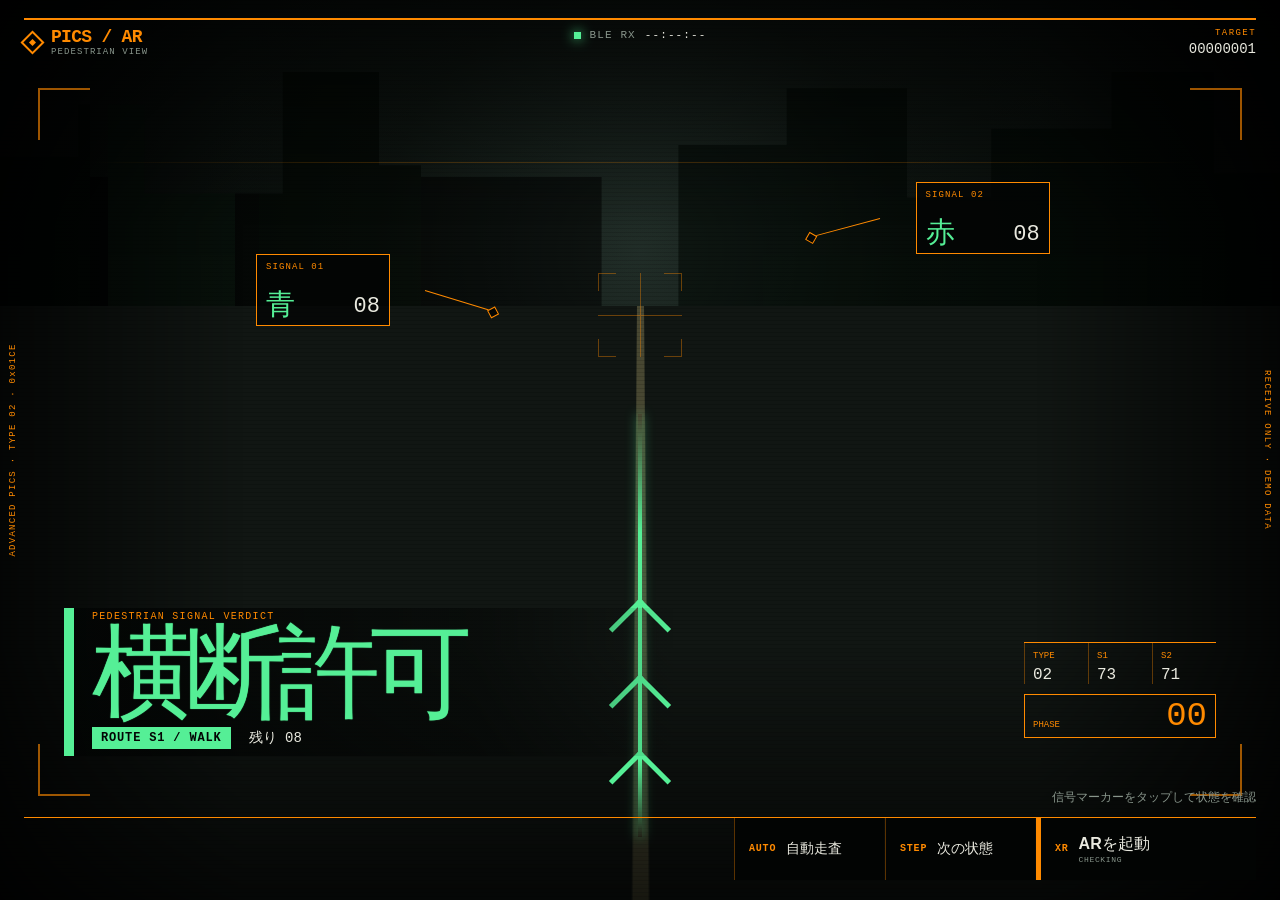
==== commit db18db5b: "Focus PICS demo on AR pedestrian display" ====
--- a/web/guide.html
+++ b/web/guide.html
@@ -2,122 +2,101 @@
 <html lang="ja">
 <head>
   <meta charset="utf-8">
-  <meta name="viewport" content="width=device-width, initial-scale=1">
+  <meta name="viewport" content="width=device-width, initial-scale=1, viewport-fit=cover">
   <meta name="theme-color" content="#030504">
-  <meta name="description" content="高度化PICSの信号、歩行者、BLEパケットを操作できる交差点シミュレーター。">
-  <title>PICS 交差点管制表示</title>
-  <link rel="stylesheet" href="guide.css?v=20261125-4">
-  <script type="module" src="guide.mjs?v=20261125-4"></script>
+  <meta name="description" content="高度化PICSの歩行信号を、横断者の視界に重ねるAR端末シミュレーター。">
+  <title>PICS AR 横断支援端末</title>
+  <link rel="stylesheet" href="guide.css?v=20261125-5">
+  <script type="module" src="guide.mjs?v=20261125-5"></script>
 </head>
-<body>
+<body data-condition="nominal">
   <canvas id="xr-layer" aria-hidden="true"></canvas>
-  <div class="lab-shell">
-    <header class="topbar">
-      <a class="lab-brand" href="guide.html" aria-label="PICS Crossing Lab ホーム">
-        <span class="brand-pulse" aria-hidden="true"></span>
-        <span><strong>PICS</strong><small>CROSSING LAB</small></span>
+
+  <main class="ar-terminal" aria-label="PICS AR横断支援端末">
+    <div class="simulated-view" aria-hidden="true">
+      <div class="skyline skyline-left"></div>
+      <div class="skyline skyline-right"></div>
+      <div class="road-plane"></div>
+      <div class="crosswalk-plane"></div>
+      <div class="curb curb-left"></div>
+      <div class="curb curb-right"></div>
+    </div>
+
+    <div class="view-shade" aria-hidden="true"></div>
+    <div class="scan-line" aria-hidden="true"></div>
+
+    <header class="ar-header">
+      <a class="system-name" href="guide.html" aria-label="PICS AR端末を再読み込み">
+        <span class="system-mark" aria-hidden="true"></span>
+        <span><strong>PICS / AR</strong><small>PEDESTRIAN VIEW</small></span>
       </a>
-      <div class="topbar-status"><span>SIMULATION</span><b id="clock">PHASE 00</b></div>
-      <div class="topbar-actions">
-        <button id="xr-toggle" class="xr-toggle" type="button"><span>XR DISPLAY</span><small id="xr-status">CHECKING</small></button>
-        <a class="monitor-link" href="index.html">実機モニター</a>
+      <div class="link-state">
+        <span class="rx-dot" aria-hidden="true"></span>
+        <span>BLE RX</span>
+        <strong id="rx-time">--:--:--</strong>
       </div>
+      <div class="target-id"><span>TARGET</span><strong>00000001</strong></div>
     </header>
 
-    <main>
-      <div class="lab-intro">
-        <div><p>ADVANCED PICS / BLE 0x01CE</p><h1>歩行信号<br>解析管制</h1></div>
-        <p>交差点ID 00000001<br>受信専用／Type 2信号状態解析</p>
+    <div class="edge-label edge-left" aria-hidden="true">ADVANCED PICS · TYPE 02 · 0x01CE</div>
+    <div class="edge-label edge-right" aria-hidden="true">RECEIVE ONLY · DEMO DATA</div>
+
+    <section class="sight" aria-labelledby="verdict-jp">
+      <div class="reticle" aria-hidden="true"><i></i><i></i><i></i><i></i></div>
+
+      <button class="signal-target signal-target-one" data-signal="0" type="button" aria-label="信号1を切り替える">
+        <span class="target-leader" aria-hidden="true"></span>
+        <span class="target-box">
+          <small>SIGNAL 01</small>
+          <strong data-signal-label="0">青</strong>
+          <b data-signal-remaining="0">08</b>
+        </span>
+      </button>
+
+      <button class="signal-target signal-target-two" data-signal="1" type="button" aria-label="信号2を切り替える">
+        <span class="target-leader" aria-hidden="true"></span>
+        <span class="target-box">
+          <small>SIGNAL 02</small>
+          <strong data-signal-label="1">赤</strong>
+          <b data-signal-remaining="1">08</b>
+        </span>
+      </button>
+
+      <div class="route-guide" aria-hidden="true">
+        <span class="route-line"></span>
+        <span class="route-chevron chevron-a"></span>
+        <span class="route-chevron chevron-b"></span>
+        <span class="route-chevron chevron-c"></span>
       </div>
 
-      <div class="workspace">
-        <section class="scene" aria-labelledby="scene-title">
-          <div class="scene-header">
-            <div><span class="live-mark">SIM</span><h2 id="scene-title">DEMO CROSSING · 00000001</h2></div>
-            <span id="scene-mode">AUTO CYCLE</span>
-          </div>
+      <div class="verdict" aria-live="polite">
+        <p>PEDESTRIAN SIGNAL VERDICT</p>
+        <h1 id="verdict-jp">横断許可</h1>
+        <div class="verdict-detail">
+          <strong id="verdict-en">ROUTE S1 / WALK</strong>
+          <span id="verdict-count">残り 08</span>
+        </div>
+      </div>
+    </section>
 
-          <div id="intersection" class="intersection" aria-label="操作できる交差点の俯瞰図">
-            <div class="judgement" aria-live="polite"><span>PEDESTRIAN SIGNAL VERDICT</span><strong id="judgement-jp">横断許可</strong><b id="judgement-en">ROUTE S1 / WALK</b></div>
-            <div class="block block-nw"></div><div class="block block-ne"></div><div class="block block-sw"></div><div class="block block-se"></div>
-            <div class="road road-x"></div><div class="road road-y"></div>
-            <div class="lane lane-x"></div><div class="lane lane-y"></div>
-            <div class="crosswalk crosswalk-n"></div><div class="crosswalk crosswalk-e"></div><div class="crosswalk crosswalk-s"></div><div class="crosswalk crosswalk-w"></div>
+    <aside class="telemetry" aria-label="受信状態">
+      <div><span>TYPE</span><strong>02</strong></div>
+      <div><span>S1</span><strong id="s1-code">73</strong></div>
+      <div><span>S2</span><strong id="s2-code">71</strong></div>
+      <div class="phase-readout"><span>PHASE</span><strong id="phase-number">00</strong></div>
+    </aside>
 
-            <button class="map-signal signal-one" data-map-signal="0" type="button" aria-label="信号1を切り替える">
-              <span class="signal-id">S1</span><span class="signal-head" aria-hidden="true"><i class="red-lamp"></i><i class="green-lamp"></i></span><strong>青</strong>
-            </button>
-            <button class="map-signal signal-two" data-map-signal="1" type="button" aria-label="信号2を切り替える">
-              <span class="signal-id">S2</span><span class="signal-head" aria-hidden="true"><i class="red-lamp"></i><i class="green-lamp"></i></span><strong>赤</strong>
-            </button>
+    <div class="interaction-hint" id="interaction-hint">信号マーカーをタップして状態を確認</div>
 
-            <span class="walker walker-x walker-a" aria-label="信号1を渡る歩行者"><i></i></span>
-            <span class="walker walker-x walker-b" aria-hidden="true"><i></i></span>
-            <span class="walker walker-y walker-c" aria-label="信号2を渡る歩行者"><i></i></span>
+    <nav class="ar-controls" aria-label="AR端末操作">
+      <button id="auto-play" type="button" aria-pressed="false"><span>AUTO</span><strong>自動走査</strong></button>
+      <button id="next-state" type="button"><span>STEP</span><strong>次の状態</strong></button>
+      <button id="xr-toggle" class="xr-button" type="button" aria-pressed="false"><span>XR</span><strong>ARを起動</strong><small id="xr-status">CHECKING</small></button>
+    </nav>
 
-            <div class="broadcast" aria-hidden="true"><i></i><i></i><i></i></div>
-            <div class="packet-pulse" aria-hidden="true"></div>
+    <div class="safe-corners" aria-hidden="true"><i></i><i></i><i></i><i></i></div>
+  </main>
 
-            <div class="phone" aria-label="受信したPICS情報のスマートフォン表示">
-              <div class="phone-bar"><i></i><span>PICS</span></div>
-              <p>DEMO CROSSING</p>
-              <div class="phone-signals">
-                <div data-phone-signal="0"><i></i><span>S1</span><strong>青</strong></div>
-                <div data-phone-signal="1"><i></i><span>S2</span><strong>赤</strong></div>
-              </div>
-              <small id="phone-received">JUST NOW · BLE</small>
-            </div>
-
-            <div class="map-hint">信号をクリックして切り替え</div>
-          </div>
-
-          <div class="scene-readout" aria-live="polite">
-            <div><span>SIGNAL 1</span><strong id="readout-s1">GREEN · 8</strong></div>
-            <div><span>SIGNAL 2</span><strong id="readout-s2">RED · 8</strong></div>
-            <div><span>MODE</span><strong id="readout-mode">AUTO</strong></div>
-          </div>
-        </section>
-
-        <aside class="controller" aria-labelledby="controller-title">
-          <div class="controller-title"><span>CONTROL / 01</span><h2 id="controller-title">交差点を操作</h2></div>
-
-          <div class="phase-display"><span>現在のフェーズ</span><strong id="phase-number">00</strong><small>/ 23</small></div>
-          <label class="phase-scrubber" for="phase-control">
-            <span>時間軸をドラッグ</span>
-            <input id="phase-control" type="range" min="0" max="23" value="0">
-            <span class="phase-labels"><i>START</i><i>SWITCH</i><i>END</i></span>
-          </label>
-
-          <button id="auto-play" class="run-button" type="button" aria-pressed="false"><span class="play-icon" aria-hidden="true"></span><strong>自動再生</strong><small>信号サイクルを動かす</small></button>
-
-          <div class="quick-actions" role="group" aria-label="交差点シナリオ">
-            <button type="button" data-scene="normal"><span>01</span>通常</button>
-            <button type="button" data-scene="switch"><span>02</span>切替直前</button>
-            <button type="button" data-scene="all-red"><span>03</span>全赤</button>
-            <button type="button" data-scene="random"><span>04</span>ランダム</button>
-          </div>
-
-          <label class="remaining-slider" for="remaining-control"><span>残り値</span><output id="remaining-output" for="remaining-control">8</output><input id="remaining-control" type="range" min="1" max="8" value="8"></label>
-
-          <p class="controller-note">地図上のS1 / S2を押すと、赤 → 青 → 青点滅の順に切り替わります。</p>
-        </aside>
-      </div>
-
-      <section class="packet-console" aria-labelledby="packet-title">
-        <div class="packet-heading">
-          <div><span>ADVERTISEMENT / RAW</span><h2 id="packet-title">受信パケット</h2></div>
-          <div class="packet-meta"><span>COMPANY</span><strong>0x01CE</strong><span>TYPE</span><strong>02</strong></div>
-        </div>
-        <div id="packet-bytes" class="packet-bytes" aria-label="Type 2パケットのバイト列"></div>
-        <div class="packet-footer">
-          <p id="packet-explanation" aria-live="polite">S1とS2の状態は、末尾の信号データに1バイトずつ格納されます。</p>
-          <code id="packet-hex">00 00 02 00 00 00 00 00 00 01 73 71 84 84 84 84</code>
-        </div>
-      </section>
-    </main>
-
-    <footer class="lab-footer"><span>受信専用シミュレーション · 信号機への送信や操作は行いません</span><a href="https://github.com/kumi0708/ble-pics-viewer" target="_blank" rel="noreferrer">SOURCE ON GITHUB</a></footer>
-  </div>
   <p id="xr-notice" class="xr-notice" role="status" hidden></p>
 </body>
 </html>
--- a/web/guide.css
+++ b/web/guide.css
@@ -1,211 +1,478 @@
-:root { color-scheme: dark; font-family: Inter, "Helvetica Neue", "Noto Sans JP", sans-serif; color: #eff4f1; background: #080b0d; font-synthesis: none; }
+@font-face {
+  font-family: ConsoleMincho;
+  src: local("Noto Serif JP ExtraBold"), local("NotoSerifJP-ExtraBold");
+  font-weight: 800 900;
+  font-display: swap;
+}
+
+:root {
+  color-scheme: dark;
+  --black: #030504;
+  --black-soft: #080c09;
+  --ink: #e9e9df;
+  --muted: #88958b;
+  --orange: #ff8a00;
+  --green: #55ef96;
+  --yellow: #f6d72f;
+  --red: #ff443a;
+  --blue: #66c7ea;
+  --state: var(--green);
+  --state-dark: #092b18;
+  --mincho: ConsoleMincho, "Noto Serif JP", "Hiragino Mincho ProN", "Yu Mincho", serif;
+  --mono: "SFMono-Regular", Consolas, "Liberation Mono", monospace;
+  --gothic: "Hiragino Kaku Gothic ProN", "Yu Gothic", "Noto Sans JP", sans-serif;
+  background: var(--black);
+  font-family: var(--gothic);
+  font-synthesis: none;
+}
+
 * { box-sizing: border-box; }
-html { background: #080b0d; }
-body { margin: 0; min-width: 320px; background: radial-gradient(circle at 45% 12%, #172126 0, #0d1215 35%, #080b0d 72%); }
-button, input { font: inherit; }
-button, a, input { -webkit-tap-highlight-color: transparent; }
-button { color: inherit; }
-button:focus-visible, a:focus-visible, input:focus-visible { outline: 2px solid #7fffd0; outline-offset: 4px; }
-.lab-shell { width: min(1500px, 100%); margin: auto; padding: 0 28px; }
-.topbar { height: 82px; display: grid; grid-template-columns: 1fr auto 1fr; align-items: center; border-bottom: 1px solid #283138; }
-.lab-brand { display: inline-flex; align-items: center; gap: 12px; width: fit-content; color: #eff4f1; text-decoration: none; }
-.brand-pulse { position: relative; width: 15px; height: 15px; border: 3px solid #78f8c4; border-radius: 50%; }
-.brand-pulse::after { content: ""; position: absolute; inset: -8px; border: 1px solid rgba(120,248,196,.35); border-radius: 50%; }
-.lab-brand > span:last-child { display: grid; line-height: 1; }
-.lab-brand strong { font-size: 19px; letter-spacing: .04em; }
-.lab-brand small { margin-top: 5px; color: #7f919b; font-size: 10px; letter-spacing: .18em; }
-.topbar-status { display: flex; align-items: center; gap: 14px; color: #73838c; font-family: ui-monospace, SFMono-Regular, Menlo, monospace; font-size: 11px; letter-spacing: .12em; }
-.topbar-status span { display: inline-flex; align-items: center; gap: 7px; }
-.topbar-status span::before { content: ""; width: 6px; height: 6px; border-radius: 50%; background: #78f8c4; box-shadow: 0 0 12px #78f8c4; }
-.topbar-status b { color: #c6d0cb; font-weight: 500; }
-.monitor-link { justify-self: end; color: #b7c4be; font-size: 13px; letter-spacing: .08em; text-decoration: none; }
-.monitor-link:hover { color: #78f8c4; }
-.lab-intro { min-height: 230px; display: flex; align-items: end; justify-content: space-between; gap: 40px; padding: 42px 0 34px; }
-.lab-intro > div > p { margin: 0 0 12px; color: #78f8c4; font-family: ui-monospace, SFMono-Regular, Menlo, monospace; font-size: 11px; letter-spacing: .16em; }
-.lab-intro h1 { margin: 0; font-size: clamp(42px, 5.7vw, 86px); line-height: .96; letter-spacing: -.07em; font-weight: 600; }
-.lab-intro > p { max-width: 430px; margin: 0 0 8px; color: #83939b; font-size: 15px; line-height: 1.9; }
-.workspace { display: grid; grid-template-columns: minmax(0, 1fr) 320px; gap: 14px; }
-.scene, .controller, .packet-console { border: 1px solid #283138; background: rgba(13,18,21,.88); }
-.scene { min-width: 0; }
-.scene-header { min-height: 64px; display: flex; align-items: center; justify-content: space-between; gap: 20px; padding: 0 18px; border-bottom: 1px solid #283138; }
-.scene-header > div { display: flex; align-items: center; gap: 12px; }
-.scene-header h2 { margin: 0; font-family: ui-monospace, SFMono-Regular, Menlo, monospace; font-size: 12px; font-weight: 500; letter-spacing: .06em; }
-.live-mark { padding: 5px 7px; background: #78f8c4; color: #0b1511; font-family: ui-monospace, SFMono-Regular, Menlo, monospace; font-size: 10px; font-weight: 700; }
-.scene-header > span { color: #708089; font-family: ui-monospace, SFMono-Regular, Menlo, monospace; font-size: 10px; letter-spacing: .1em; }
-.intersection { position: relative; isolation: isolate; min-height: 610px; overflow: hidden; background: #10191a; }
-.block { position: absolute; z-index: -1; width: 35%; height: 31%; background: linear-gradient(145deg, #172326, #11191b); }
-.block::after { content: ""; position: absolute; inset: 17px; border: 1px solid #263437; background: repeating-linear-gradient(90deg, transparent 0 30px, rgba(120,248,196,.025) 30px 31px); }
-.block-nw { top: 0; left: 0; }.block-ne { top: 0; right: 0; }.block-sw { bottom: 0; left: 0; }.block-se { right: 0; bottom: 0; }
-.road { position: absolute; z-index: -2; background: #191e21; box-shadow: inset 0 0 80px rgba(0,0,0,.28); }
-.road-x { top: 31%; right: 0; left: 0; height: 38%; }
-.road-y { top: 0; bottom: 0; left: 35%; width: 30%; }
-.lane { position: absolute; z-index: -1; opacity: .34; }
-.lane-x { top: calc(50% - 1px); right: 0; left: 0; border-top: 2px dashed #a3a981; }
-.lane-y { top: 0; bottom: 0; left: calc(50% - 1px); border-left: 2px dashed #a3a981; }
-.crosswalk { position: absolute; z-index: 0; opacity: .5; }
-.crosswalk-n, .crosswalk-s { left: 36.5%; width: 27%; height: 9%; background: repeating-linear-gradient(90deg, #d8dfdb 0 6%, transparent 6% 12%); }
-.crosswalk-n { top: 21.5%; }.crosswalk-s { bottom: 21.5%; }
-.crosswalk-e, .crosswalk-w { top: 34%; width: 7%; height: 32%; background: repeating-linear-gradient(0deg, #d8dfdb 0 7%, transparent 7% 14%); }
-.crosswalk-e { right: 26.5%; }.crosswalk-w { left: 26.5%; }
-.map-signal { position: absolute; z-index: 4; display: grid; grid-template-columns: auto auto; align-items: center; gap: 7px 9px; padding: 8px; border: 0; background: transparent; cursor: pointer; }
-.signal-one { left: 19%; top: 60%; }.signal-two { right: 20%; top: 22%; }
-.signal-id { align-self: start; padding: 4px 5px; background: #273237; color: #a8b5ae; font-family: ui-monospace, SFMono-Regular, Menlo, monospace; font-size: 9px; }
-.signal-head { grid-row: 1 / span 2; grid-column: 2; display: grid; gap: 5px; padding: 6px; border: 1px solid #3d494d; border-radius: 14px; background: #07090a; box-shadow: 0 12px 24px rgba(0,0,0,.35); }
-.signal-head i { width: 20px; height: 20px; border-radius: 50%; background: #20272a; }
-.map-signal strong { color: #b6c3bc; font-size: 12px; font-weight: 500; }
-.map-signal[data-state="Red"] .red-lamp { background: #ff564f; box-shadow: 0 0 20px rgba(255,86,79,.75); }
-.map-signal[data-state="Green"] .green-lamp, .map-signal[data-state="BlinkGreen"] .green-lamp { background: #4bff9e; box-shadow: 0 0 20px rgba(75,255,158,.7); }
-.map-signal[data-state="BlinkGreen"] .green-lamp { animation: signal-blink .65s steps(2, jump-none) infinite; }
-.map-signal.is-inspecting { filter: drop-shadow(0 0 12px #78f8c4); }
-.walker { position: absolute; z-index: 3; display: block; width: 15px; height: 24px; opacity: .28; filter: drop-shadow(0 0 5px rgba(255,255,255,.3)); }
-.walker::before { content: ""; position: absolute; top: 0; left: 4px; width: 7px; height: 7px; border-radius: 50%; background: #eaf4ef; }
-.walker::after { content: ""; position: absolute; top: 8px; left: 6px; width: 3px; height: 10px; background: #eaf4ef; box-shadow: -4px 8px 0 -1px #eaf4ef, 4px 8px 0 -1px #eaf4ef; }
-.walker i::before, .walker i::after { content: ""; position: absolute; top: 10px; width: 7px; height: 2px; background: #eaf4ef; }
-.walker i::before { left: 0; transform: rotate(-28deg); }.walker i::after { right: 0; transform: rotate(28deg); }
-.walker-x { top: 48%; left: 23%; }.walker-b { left: 68%; animation-delay: -2.6s !important; }
-.walker-y { top: 17%; left: 49%; }
-.walker.can-walk { opacity: .95; }
-.walker-x.can-walk { animation: walk-x 5.4s linear infinite; }.walker-y.can-walk { animation: walk-y 5s linear infinite; }
-.broadcast { position: absolute; z-index: 2; right: 29%; bottom: 25%; width: 8px; height: 8px; border-radius: 50%; background: #78f8c4; box-shadow: 0 0 16px #78f8c4; }
-.broadcast i { position: absolute; inset: 50% auto auto 50%; width: 32px; height: 32px; border: 1px solid rgba(120,248,196,.22); border-radius: 50%; transform: translate(-50%,-50%); animation: radio 2.4s ease-out infinite; }
-.broadcast i:nth-child(2) { animation-delay: .8s; }.broadcast i:nth-child(3) { animation-delay: 1.6s; }
-.packet-pulse { position: absolute; z-index: 5; right: 29%; bottom: 25%; width: 8px; height: 8px; border-radius: 50%; background: #ffb54a; opacity: 0; }
-.intersection.is-pulsing .packet-pulse { animation: packet-to-phone .62s ease-out forwards; }
-.phone { position: absolute; z-index: 4; right: 4.5%; bottom: 7%; width: 160px; min-height: 236px; padding: 12px; border: 1px solid #3b484c; border-radius: 22px; background: #090c0e; box-shadow: 0 20px 50px rgba(0,0,0,.45); }
-.phone::after { content: ""; position: absolute; right: 42%; bottom: 5px; left: 42%; height: 3px; border-radius: 3px; background: #384448; }
-.phone-bar { display: flex; align-items: center; justify-content: space-between; color: #7e9088; font-size: 8px; letter-spacing: .12em; }
-.phone-bar i { width: 5px; height: 5px; border-radius: 50%; background: #78f8c4; box-shadow: 0 0 8px #78f8c4; }
-.phone > p { margin: 23px 0 11px; color: #83928b; font-size: 8px; letter-spacing: .08em; }
-.phone-signals { display: grid; gap: 7px; }
-.phone-signals > div { display: grid; grid-template-columns: auto 1fr auto; align-items: center; gap: 7px; padding: 9px; background: #12191b; }
-.phone-signals i { width: 9px; height: 9px; border-radius: 50%; background: #66736d; }
-.phone-signals span { color: #7e9088; font-size: 8px; }.phone-signals strong { font-size: 12px; font-weight: 500; }
-.phone-signals div[data-state="Red"] i { background: #ff564f; box-shadow: 0 0 9px rgba(255,86,79,.65); }
-.phone-signals div[data-state="Green"] i, .phone-signals div[data-state="BlinkGreen"] i { background: #4bff9e; box-shadow: 0 0 9px rgba(75,255,158,.55); }
-.phone-signals div[data-state="BlinkGreen"] i { animation: signal-blink .65s steps(2, jump-none) infinite; }
-.phone > small { display: block; margin-top: 12px; color: #596a62; font-family: ui-monospace, SFMono-Regular, Menlo, monospace; font-size: 7px; }
-.map-hint { position: absolute; bottom: 17px; left: 18px; color: #65747a; font-size: 10px; letter-spacing: .08em; }
-.scene-readout { display: grid; grid-template-columns: repeat(3, 1fr); min-height: 72px; border-top: 1px solid #283138; }
-.scene-readout > div { display: grid; align-content: center; gap: 5px; padding: 0 18px; border-right: 1px solid #283138; }
-.scene-readout > div:last-child { border: 0; }
-.scene-readout span { color: #62737b; font-family: ui-monospace, SFMono-Regular, Menlo, monospace; font-size: 9px; letter-spacing: .12em; }
-.scene-readout strong { font-family: ui-monospace, SFMono-Regular, Menlo, monospace; font-size: 12px; font-weight: 500; }
-.controller { padding: 23px; }
-.controller-title span { color: #78f8c4; font-family: ui-monospace, SFMono-Regular, Menlo, monospace; font-size: 9px; letter-spacing: .14em; }
-.controller-title h2 { margin: 8px 0 0; font-size: 22px; letter-spacing: -.04em; }
-.phase-display { display: grid; grid-template-columns: 1fr auto auto; align-items: end; margin-top: 47px; padding-bottom: 13px; border-bottom: 1px solid #2b353a; }
-.phase-display span { color: #778990; font-size: 12px; }.phase-display strong { font-family: ui-monospace, SFMono-Regular, Menlo, monospace; font-size: 54px; line-height: .8; font-weight: 400; }.phase-display small { margin-left: 6px; color: #56666d; font-size: 12px; }
-.phase-scrubber { display: grid; gap: 13px; margin-top: 26px; color: #9caaa4; font-size: 12px; }
-.phase-scrubber input, .remaining-slider input { width: 100%; accent-color: #78f8c4; }
-.phase-labels { display: flex; justify-content: space-between; color: #526168; font-family: ui-monospace, SFMono-Regular, Menlo, monospace; font-size: 8px; font-style: normal; }
-.phase-labels i { font-style: normal; }
-.run-button { width: 100%; display: grid; grid-template-columns: auto 1fr; grid-template-rows: 1fr 1fr; gap: 2px 12px; align-items: center; margin-top: 30px; padding: 15px; border: 0; background: #78f8c4; color: #08100d; text-align: left; cursor: pointer; }
-.play-icon { grid-row: 1 / span 2; width: 0; height: 0; border-top: 7px solid transparent; border-bottom: 7px solid transparent; border-left: 11px solid #0b1712; }
-.run-button[aria-pressed="true"] .play-icon { width: 10px; height: 14px; border: 0; border-right: 3px solid #0b1712; border-left: 3px solid #0b1712; }
-.run-button strong { font-size: 14px; }.run-button small { font-size: 9px; opacity: .65; }
-.quick-actions { display: grid; grid-template-columns: 1fr 1fr; gap: 1px; margin-top: 22px; background: #283238; }
-.quick-actions button { display: grid; gap: 11px; min-height: 74px; padding: 13px; border: 0; background: #11171a; color: #b3c0ba; text-align: left; cursor: pointer; }
-.quick-actions button:hover { background: #192226; }.quick-actions button span { color: #5e6d74; font-family: ui-monospace, SFMono-Regular, Menlo, monospace; font-size: 8px; }
-.remaining-slider { display: grid; grid-template-columns: 1fr auto; align-items: center; gap: 12px; margin-top: 24px; color: #829198; font-size: 12px; }
-.remaining-slider output { color: #eff4f1; font-family: ui-monospace, SFMono-Regular, Menlo, monospace; font-size: 20px; }.remaining-slider input { grid-column: 1 / -1; }
-.controller-note { margin: 23px 0 0; padding-top: 18px; border-top: 1px solid #283138; color: #63737a; font-size: 11px; line-height: 1.8; }
-.packet-console { margin-top: 14px; padding: 22px; }
-.packet-heading { display: flex; align-items: end; justify-content: space-between; gap: 20px; }
-.packet-heading > div:first-child span { color: #78f8c4; font-family: ui-monospace, SFMono-Regular, Menlo, monospace; font-size: 9px; letter-spacing: .14em; }
-.packet-heading h2 { margin: 7px 0 0; font-size: 21px; }
-.packet-meta { display: grid; grid-template-columns: auto auto; gap: 4px 12px; align-items: center; font-family: ui-monospace, SFMono-Regular, Menlo, monospace; font-size: 9px; }
-.packet-meta span { color: #5c6b72; }.packet-meta strong { color: #b9c7c0; font-weight: 500; }
-.packet-bytes { display: flex; flex-wrap: wrap; gap: 6px; margin-top: 21px; }
-.byte { min-width: 43px; min-height: 52px; display: grid; place-items: center; gap: 4px; padding: 8px; border: 1px solid #283238; background: #11171a; color: #7f8d93; font-family: ui-monospace, SFMono-Regular, Menlo, monospace; cursor: pointer; }
-.byte strong { font-size: 13px; font-weight: 500; }.byte small { color: #4e5b61; font-size: 7px; letter-spacing: .05em; }
-.byte[data-focus="type"] { color: #ffb54a; }.byte[data-focus="id"] { color: #8dbef9; }.byte[data-focus="s1"], .byte[data-focus="s2"] { border-color: #3c6756; color: #78f8c4; background: #12221d; }
-.packet-footer { display: grid; grid-template-columns: 1fr auto; align-items: center; gap: 20px; margin-top: 18px; padding-top: 15px; border-top: 1px solid #283138; }
-.packet-footer p { margin: 0; color: #77878e; font-size: 12px; }.packet-footer code { color: #a6b4ad; font-size: 10px; word-break: break-all; }
-.lab-footer { min-height: 95px; display: flex; align-items: center; justify-content: space-between; gap: 20px; color: #58676e; font-size: 10px; letter-spacing: .06em; }
-.lab-footer a { color: #718188; text-decoration: none; }
-@keyframes signal-blink { 50% { opacity: .08; } }
-@keyframes walk-x { from { left: 23%; } to { left: 71%; } }
-@keyframes walk-y { from { top: 17%; } to { top: 75%; } }
-@keyframes radio { from { width: 16px; height: 16px; opacity: .8; } to { width: 110px; height: 110px; opacity: 0; } }
-@keyframes packet-to-phone { 0% { right: 29%; bottom: 25%; opacity: 1; box-shadow: 0 0 14px #ffb54a; } 100% { right: 14%; bottom: 29%; opacity: 0; } }
-@media (prefers-reduced-motion: reduce) { .brand-pulse::after, .map-signal[data-state="BlinkGreen"] .green-lamp, .phone-signals div[data-state="BlinkGreen"] i, .walker.can-walk, .broadcast i, .intersection.is-pulsing .packet-pulse { animation: none; } }
-@media (max-width: 1050px) { .workspace { grid-template-columns: 1fr; } .controller { display: grid; grid-template-columns: 1fr 1fr; gap: 20px 28px; } .controller-title, .phase-display { grid-column: 1 / -1; } .phase-display { margin-top: 10px; } .run-button { margin-top: 0; } .quick-actions { margin-top: 0; } .remaining-slider, .controller-note { margin-top: 0; } }
-@media (max-width: 720px) { .lab-shell { padding: 0 14px; } .topbar { grid-template-columns: 1fr auto; height: 68px; } .topbar-status { display: none; } .lab-intro { min-height: 230px; display: grid; align-content: end; gap: 20px; } .lab-intro h1 { font-size: clamp(42px, 14vw, 68px); } .lab-intro > p { font-size: 14px; } .scene-header { align-items: flex-start; flex-direction: column; gap: 8px; padding: 14px; } .intersection { min-height: 500px; } .phone { right: 3%; bottom: 4%; width: 132px; min-height: 208px; } .signal-one { left: 7%; }.signal-two { right: 5%; } .scene-readout { grid-template-columns: 1fr; } .scene-readout > div { min-height: 58px; border-right: 0; border-bottom: 1px solid #283138; } .controller { grid-template-columns: 1fr; }.controller-title, .phase-display { grid-column: auto; } .packet-heading, .packet-footer, .lab-footer { align-items: flex-start; flex-direction: column; } .packet-footer { grid-template-columns: 1fr; } .lab-footer { justify-content: center; padding: 25px 0; } }
-
-/* Evangelion-inspired control-room translation: orange machine data, blue analysis plane, red stop state. */
-@font-face { font-family: ConsoleMincho; src: local("NotoSerifJP-ExtraLight"), local("Noto Serif JP ExtraLight"); font-style: normal; font-weight: 200 900; font-display: swap; }
-:root { --black:#030504; --orange:#ff8a00; --blue:#69c3e6; --green:#51e593; --red:#ff382f; --yellow:#f6de30; --rule:#35443b; --mincho:ConsoleMincho,"Noto Serif JP","Hiragino Mincho ProN",serif; --cond:"Arial Narrow","DIN Condensed","Helvetica Neue",sans-serif; --mono:"SFMono-Regular",Consolas,monospace; }
-html, body { background: var(--black); }
-body { background-image: linear-gradient(rgba(255,138,0,.024) 1px, transparent 1px), linear-gradient(90deg, rgba(255,138,0,.024) 1px, transparent 1px); background-size: 40px 40px; }
-button:focus-visible, a:focus-visible, input:focus-visible { outline-color: #fff; }
-.lab-shell { width: min(1600px,100%); }
-.topbar { border-color: #4c3212; }
-.brand-pulse { border-color: var(--orange); border-radius: 0; transform: rotate(45deg); }
-.brand-pulse::after { border-color: rgba(255,138,0,.45); border-radius: 0; }
-.lab-brand strong, .lab-intro > div > p, .controller-title span, .packet-heading > div:first-child span { color: var(--orange); }
-.topbar-status span::before { background: var(--green); box-shadow: none; }
-.topbar-actions { justify-self: end; display: flex; align-items: stretch; gap: 1px; background: #56360e; }
-.monitor-link, .xr-toggle { min-height: 42px; display: flex; align-items: center; justify-content: center; padding: 0 14px; border: 0; border-radius: 0; background: #0c0f0d; color: #d5d8d0; font: 11px var(--mono); letter-spacing: .06em; text-decoration: none; cursor: pointer; }
-.xr-toggle { display: grid; align-content: center; gap: 2px; text-align: left; }
-.xr-toggle small { color: var(--orange); font-size: 8px; }
-.xr-toggle[aria-pressed="true"] { background: var(--orange); color: var(--black); }
-.xr-toggle[aria-pressed="true"] small { color: var(--black); }
-.lab-intro { min-height: 198px; padding-top: 30px; border-left: 12px solid var(--orange); padding-left: 20px; }
-.lab-intro h1 { font-family: var(--mincho); font-weight: 900; font-size: clamp(50px,6vw,94px); letter-spacing: -.08em; line-height: .88; color: #eeeade; }
-.lab-intro > p { align-self: end; padding: 12px 14px; border-top: 1px solid var(--orange); border-bottom: 1px solid var(--orange); color: #b1b8b1; font: 12px/1.7 var(--mono); }
-.scene, .controller, .packet-console { border-color: #4d3518; background: #050706; }
-.scene-header { border-color: #4d3518; background: var(--orange); color: var(--black); }
-.live-mark { border: 1px solid var(--black); background: var(--black); color: var(--orange); }
-.scene-header > span { color: var(--black); font-weight: 700; }
-.intersection { background: #050706; }
-.block { background: #08100c; }
-.block::after { border-color: #173b27; background: repeating-linear-gradient(90deg,transparent 0 29px,rgba(81,229,147,.05) 29px 30px); }
-.road { background: #0b0f0d; box-shadow: none; }
-.lane { border-color: var(--orange); opacity: .36; }
-.crosswalk { filter: sepia(1) saturate(3); opacity: .42; }
-.judgement { position: absolute; z-index: 3; top: 23px; left: 21px; display: grid; max-width: 58%; pointer-events: none; }
-.judgement span { color: var(--orange); font: 9px var(--mono); letter-spacing: .18em; }
-.judgement strong { margin-top: -2px; color: var(--green); font-family: var(--mincho); font-size: clamp(48px,7vw,112px); font-weight: 900; letter-spacing: -.09em; line-height: .93; }
-.judgement b { width: max-content; margin-top: 4px; padding: 4px 8px; background: var(--green); color: var(--black); font: 11px var(--cond); letter-spacing: .1em; }
-body[data-condition="warning"] .judgement strong { color: var(--yellow); }
-body[data-condition="warning"] .judgement b { background: var(--yellow); }
-body[data-condition="halt"] .judgement strong { color: var(--red); }
-body[data-condition="halt"] .judgement b { background: var(--red); }
-.signal-id { border: 1px solid var(--orange); border-radius: 0; background: var(--black); color: var(--orange); }
-.signal-head { border-color: var(--orange); border-radius: 0; box-shadow: none; }
-.map-signal.is-inspecting { filter: drop-shadow(0 0 2px #fff); }
-.broadcast { border-radius: 0; background: var(--orange); box-shadow: none; }
-.broadcast i { border-color: rgba(255,138,0,.4); }
-.packet-pulse { border-radius: 0; background: var(--orange); }
-.phone { border: 2px solid var(--blue); border-radius: 0; background: var(--black); box-shadow: none; }
-.phone::after { display:none; }
-.phone-bar i { border-radius: 0; background: var(--orange); box-shadow: none; }
-.scene-readout, .scene-readout > div { border-color: #4d3518; }
-.scene-readout span { color: var(--orange); }
-.controller { position: relative; background: linear-gradient(180deg,#090b09,#030504); }
-.controller::before { content:""; position:absolute; inset:0 0 auto; height:7px; background:repeating-linear-gradient(135deg,var(--orange) 0 8px,var(--black) 8px 16px); }
-.controller-title h2 { font-family: var(--mincho); font-weight: 900; font-size: 28px; }
-.phase-display { border-color: var(--orange); }
-.phase-display strong { color: var(--orange); font-size: 74px; }
-.phase-scrubber input, .remaining-slider input { accent-color: var(--orange); }
-.run-button { background: var(--orange); color: var(--black); }
-.quick-actions { background: #4d3518; }
-.quick-actions button { border: 0; border-radius: 0; background: #080b09; }
-.quick-actions button:hover { background: #1a1208; color: var(--orange); }
-.quick-actions button span { color: var(--orange); }
-.packet-console { border-top: 8px solid var(--orange); }
-.packet-heading h2 { font-family: var(--mincho); font-size: 30px; font-weight: 900; }
-.byte { border-radius: 0; border-color: #364139; background: #080b09; }
-.byte[data-focus="type"] { color: var(--orange); border-color: var(--orange); }.byte[data-focus="id"] { color: var(--blue); border-color: #315f72; }.byte[data-focus="s1"] { color: var(--green); border-color: #326541; background: #0b2114; }.byte[data-focus="s2"] { color: var(--red); border-color: #742622; background: #210807; }
-#xr-layer { position: fixed; inset: 0; width: 100%; height: 100%; pointer-events: none; display: none; }
-.xr-notice { position: fixed; z-index: 100; right: 18px; bottom: 18px; max-width: 420px; margin: 0; padding: 12px 16px; border-left: 8px solid var(--orange); background: #050706; color: #e5e6dd; font: 13px/1.6 sans-serif; }
-body.xr-preview { overflow: auto; background: #000; }
-body.xr-preview .lab-intro, body.xr-active .lab-intro, body.xr-preview .lab-footer, body.xr-active .lab-footer { display: none; }
-body.xr-preview .lab-shell, body.xr-active .lab-shell { width: 100%; padding: 12px; }
-body.xr-preview .topbar, body.xr-active .topbar { height: 56px; background: rgba(3,5,4,.82); }
-body.xr-preview .workspace, body.xr-active .workspace { grid-template-columns: minmax(0,1fr) 300px; }
-body.xr-preview .intersection, body.xr-active .intersection { min-height: calc(100svh - 220px); }
+html, body { width: 100%; min-width: 320px; min-height: 100%; margin: 0; overflow: hidden; }
+body { background: var(--black); color: var(--ink); }
+button, a { font: inherit; -webkit-tap-highlight-color: transparent; }
+button:focus-visible, a:focus-visible { outline: 3px solid #fff; outline-offset: 4px; }
+
+body[data-condition="warning"] { --state: var(--yellow); --state-dark: #332a05; }
+body[data-condition="halt"] { --state: var(--red); --state-dark: #310806; }
+
+#xr-layer {
+  position: fixed;
+  inset: 0;
+  z-index: -2;
+  display: none;
+  width: 100%;
+  height: 100%;
+  pointer-events: none;
+}
+
+.ar-terminal {
+  position: relative;
+  isolation: isolate;
+  width: 100vw;
+  height: 100svh;
+  min-height: 580px;
+  overflow: hidden;
+  background: var(--black);
+}
+
+.simulated-view {
+  position: absolute;
+  inset: 0;
+  z-index: -4;
+  overflow: hidden;
+  background:
+    linear-gradient(180deg, rgba(5, 14, 11, .2) 0 34%, rgba(2, 4, 3, .35) 35% 100%),
+    radial-gradient(circle at 50% 28%, #28352f 0, #111713 29%, #050706 68%);
+}
+
+.skyline {
+  position: absolute;
+  top: 8%;
+  bottom: 47%;
+  width: 47%;
+  opacity: .55;
+  filter: contrast(1.15);
+}
+.skyline-left {
+  left: 0;
+  background:
+    linear-gradient(90deg, #111712 0 15%, transparent 15% 18%, #172019 18% 39%, transparent 39% 43%, #101511 43% 70%, transparent 70%),
+    linear-gradient(180deg, transparent 0 26%, #0b100c 26%);
+  clip-path: polygon(0 21%, 13% 21%, 13% 8%, 24% 8%, 24% 30%, 47% 30%, 47% 0, 63% 0, 63% 23%, 78% 23%, 78% 13%, 100% 13%, 100% 100%, 0 100%);
+}
+.skyline-right {
+  right: 0;
+  background: #111712;
+  clip-path: polygon(0 18%, 18% 18%, 18% 4%, 38% 4%, 38% 31%, 52% 31%, 52% 14%, 72% 14%, 72% 0, 89% 0, 89% 25%, 100% 25%, 100% 100%, 0 100%);
+}
+
+.road-plane {
+  position: absolute;
+  inset: 34% -18% -46%;
+  background:
+    linear-gradient(90deg, transparent 49.8%, rgba(247, 228, 149, .24) 49.8% 50.2%, transparent 50.2%),
+    #111613;
+  transform: perspective(680px) rotateX(58deg);
+  transform-origin: top center;
+}
+
+.crosswalk-plane {
+  position: absolute;
+  left: 30%;
+  right: 30%;
+  bottom: -3%;
+  height: 66%;
+  background: repeating-linear-gradient(180deg, rgba(221, 226, 207, .56) 0 7%, transparent 7% 13%);
+  clip-path: polygon(42% 0, 58% 0, 100% 100%, 0 100%);
+  opacity: .64;
+}
+
+.curb {
+  position: absolute;
+  top: 36%;
+  bottom: -5%;
+  width: 2px;
+  background: rgba(255, 138, 0, .36);
+  transform-origin: top;
+}
+.curb-left { left: 43%; transform: rotate(17deg); }
+.curb-right { right: 43%; transform: rotate(-17deg); }
+
+.view-shade {
+  position: absolute;
+  inset: 0;
+  z-index: -1;
+  pointer-events: none;
+  background:
+    linear-gradient(90deg, rgba(0, 0, 0, .74), transparent 19% 81%, rgba(0, 0, 0, .74)),
+    linear-gradient(180deg, rgba(0, 0, 0, .64), transparent 25% 72%, rgba(0, 0, 0, .68));
+}
+
+.view-shade::after {
+  content: "";
+  position: absolute;
+  inset: 0;
+  opacity: .12;
+  background: repeating-linear-gradient(0deg, transparent 0 3px, #000 3px 4px);
+}
+
+.scan-line {
+  position: absolute;
+  z-index: 0;
+  top: 18%;
+  right: 7%;
+  left: 7%;
+  height: 1px;
+  background: linear-gradient(90deg, transparent, var(--orange) 28% 72%, transparent);
+  opacity: .2;
+  animation: scan 6s linear infinite;
+  pointer-events: none;
+}
+
+.ar-header {
+  position: absolute;
+  z-index: 10;
+  top: max(18px, env(safe-area-inset-top));
+  right: max(24px, env(safe-area-inset-right));
+  left: max(24px, env(safe-area-inset-left));
+  display: grid;
+  grid-template-columns: 1fr auto 1fr;
+  align-items: start;
+  gap: 20px;
+  min-height: 54px;
+  border-top: 2px solid var(--orange);
+}
+
+.system-name {
+  display: inline-flex;
+  align-items: center;
+  gap: 10px;
+  width: fit-content;
+  margin-top: 8px;
+  color: var(--orange);
+  text-decoration: none;
+}
+.system-name > span:last-child { display: grid; gap: 1px; }
+.system-name strong { font: 800 18px/1 var(--mono); letter-spacing: -.04em; }
+.system-name small { color: var(--muted); font: 9px/1.2 var(--mono); letter-spacing: .12em; }
+.system-mark {
+  width: 17px;
+  height: 17px;
+  border: 2px solid var(--orange);
+  transform: rotate(45deg);
+}
+.system-mark::after {
+  content: "";
+  display: block;
+  width: 5px;
+  height: 5px;
+  margin: 4px;
+  background: var(--orange);
+}
+
+.link-state {
+  display: flex;
+  align-items: center;
+  gap: 9px;
+  margin-top: 10px;
+  color: var(--muted);
+  font: 11px/1 var(--mono);
+  letter-spacing: .1em;
+}
+.link-state strong { color: var(--ink); font-weight: 500; font-variant-numeric: tabular-nums; }
+.rx-dot { width: 7px; height: 7px; background: var(--green); box-shadow: 0 0 12px var(--green); }
+.target-id { justify-self: end; display: grid; gap: 3px; margin-top: 8px; text-align: right; font-family: var(--mono); }
+.target-id span { color: var(--orange); font-size: 9px; letter-spacing: .16em; }
+.target-id strong { font-size: 14px; font-weight: 500; }
+
+.edge-label {
+  position: absolute;
+  z-index: 3;
+  top: 50%;
+  color: var(--orange);
+  font: 9px/1 var(--mono);
+  letter-spacing: .14em;
+  writing-mode: vertical-rl;
+}
+.edge-left { left: max(9px, env(safe-area-inset-left)); transform: translateY(-50%) rotate(180deg); }
+.edge-right { right: max(9px, env(safe-area-inset-right)); transform: translateY(-50%); }
+
+.sight { position: absolute; inset: 0; }
+.reticle { position: absolute; top: 35%; left: 50%; width: 84px; height: 84px; transform: translate(-50%, -50%); opacity: .38; }
+.reticle::before, .reticle::after { content: ""; position: absolute; background: var(--orange); }
+.reticle::before { top: 50%; left: 0; width: 100%; height: 1px; }
+.reticle::after { top: 0; left: 50%; width: 1px; height: 100%; }
+.reticle i { position: absolute; width: 18px; height: 18px; border-color: var(--orange); border-style: solid; }
+.reticle i:nth-child(1) { top: 0; left: 0; border-width: 1px 0 0 1px; }
+.reticle i:nth-child(2) { top: 0; right: 0; border-width: 1px 1px 0 0; }
+.reticle i:nth-child(3) { right: 0; bottom: 0; border-width: 0 1px 1px 0; }
+.reticle i:nth-child(4) { bottom: 0; left: 0; border-width: 0 0 1px 1px; }
+
+.signal-target {
+  position: absolute;
+  z-index: 5;
+  width: 188px;
+  height: 76px;
+  padding: 0;
+  border: 0;
+  background: transparent;
+  color: var(--ink);
+  cursor: pointer;
+  text-align: left;
+}
+.signal-target-one { top: 28%; left: 20%; }
+.signal-target-two { top: 20%; right: 18%; }
+.target-leader {
+  position: absolute;
+  top: 38px;
+  width: 72px;
+  border-top: 1px solid var(--orange);
+}
+.signal-target-one .target-leader { right: -53px; transform: rotate(17deg); transform-origin: left; }
+.signal-target-two .target-leader { left: -54px; transform: rotate(-15deg); transform-origin: right; }
+.target-leader::after {
+  content: "";
+  position: absolute;
+  top: -4px;
+  width: 7px;
+  height: 7px;
+  border: 1px solid var(--orange);
+  background: var(--black);
+  transform: rotate(45deg);
+}
+.signal-target-one .target-leader::after { right: -4px; }
+.signal-target-two .target-leader::after { left: -4px; }
+.target-box {
+  display: grid;
+  grid-template-columns: 1fr auto;
+  grid-template-rows: auto 1fr;
+  width: 134px;
+  height: 72px;
+  padding: 8px 9px;
+  border: 1px solid var(--orange);
+  background: rgba(3, 5, 4, .76);
+}
+.signal-target-two .target-box { margin-left: 54px; }
+.target-box small { grid-column: 1 / -1; color: var(--orange); font: 9px/1 var(--mono); letter-spacing: .12em; }
+.target-box strong { align-self: end; color: var(--state); font: 900 29px/.9 var(--mincho); }
+.target-box b { align-self: end; color: var(--ink); font: 400 22px/.9 var(--mono); font-variant-numeric: tabular-nums; }
+.signal-target[data-state="Red"] .target-box strong { color: var(--red); }
+.signal-target[data-state="BlinkGreen"] .target-box { border-color: var(--yellow); }
+.signal-target[data-state="BlinkGreen"] .target-box strong { color: var(--yellow); }
+.signal-target:hover .target-box, .signal-target:focus-visible .target-box { background: rgba(255, 138, 0, .14); }
+
+.route-guide {
+  position: absolute;
+  z-index: 2;
+  left: 50%;
+  bottom: 7%;
+  width: 240px;
+  height: 47%;
+  transform: translateX(-50%);
+  transition: opacity .15s linear;
+}
+.route-line {
+  position: absolute;
+  top: 0;
+  bottom: 0;
+  left: calc(50% - 2px);
+  width: 4px;
+  background: linear-gradient(180deg, transparent, var(--state) 28% 82%, transparent);
+  box-shadow: 0 0 12px color-mix(in srgb, var(--state) 60%, transparent);
+}
+.route-chevron {
+  position: absolute;
+  left: calc(50% - 22px);
+  width: 44px;
+  height: 44px;
+  border-top: 5px solid var(--state);
+  border-left: 5px solid var(--state);
+  transform: rotate(45deg);
+}
+.chevron-a { bottom: 8%; }
+.chevron-b { bottom: 26%; }
+.chevron-c { bottom: 44%; }
+body[data-condition="halt"] .route-guide { opacity: .18; }
+body[data-condition="halt"] .route-chevron { transform: rotate(45deg) scale(.7); }
+
+.verdict {
+  position: absolute;
+  z-index: 6;
+  bottom: clamp(116px, 16vh, 168px);
+  left: max(5vw, 54px);
+  width: min(610px, 68vw);
+  border-left: 10px solid var(--state);
+  padding: 4px 0 7px 18px;
+  background: linear-gradient(90deg, rgba(3, 5, 4, .9), rgba(3, 5, 4, .52) 67%, transparent);
+}
+.verdict p { margin: 0 0 3px; color: var(--orange); font: 10px/1 var(--mono); letter-spacing: .13em; }
+.verdict h1 {
+  margin: 0;
+  color: var(--state);
+  font: 900 clamp(52px, 8vw, 120px)/.93 var(--mincho);
+  letter-spacing: -.09em;
+  white-space: nowrap;
+  text-shadow: 0 0 1px var(--state);
+}
+.verdict-detail { display: flex; align-items: center; gap: 18px; margin-top: 7px; }
+.verdict-detail strong { padding: 5px 9px; background: var(--state); color: var(--black); font: 800 12px/1 var(--mono); letter-spacing: .07em; }
+.verdict-detail span { color: var(--ink); font: 14px/1 var(--mono); font-variant-numeric: tabular-nums; }
+
+.telemetry {
+  position: absolute;
+  z-index: 6;
+  right: max(5vw, 54px);
+  bottom: clamp(124px, 18vh, 178px);
+  display: grid;
+  grid-template-columns: repeat(3, 64px);
+  border-top: 1px solid var(--orange);
+  font-family: var(--mono);
+}
+.telemetry > div { display: grid; gap: 5px; padding: 8px 8px 0; border-left: 1px solid rgba(255, 138, 0, .35); }
+.telemetry span { color: var(--orange); font-size: 9px; }
+.telemetry strong { color: var(--ink); font-size: 16px; font-weight: 500; font-variant-numeric: tabular-nums; }
+.telemetry .phase-readout { grid-column: 1 / -1; grid-template-columns: 1fr auto; align-items: end; margin-top: 10px; padding-bottom: 7px; border: 1px solid var(--orange); }
+.telemetry .phase-readout strong { color: var(--orange); font-size: 34px; line-height: .8; }
+
+.interaction-hint {
+  position: absolute;
+  z-index: 6;
+  right: max(24px, env(safe-area-inset-right));
+  bottom: max(94px, calc(env(safe-area-inset-bottom) + 82px));
+  color: var(--muted);
+  font-size: 12px;
+}
+
+.ar-controls {
+  position: absolute;
+  z-index: 12;
+  right: max(24px, env(safe-area-inset-right));
+  bottom: max(20px, env(safe-area-inset-bottom));
+  left: max(24px, env(safe-area-inset-left));
+  display: grid;
+  grid-template-columns: 150px 150px 220px;
+  justify-content: end;
+  gap: 1px;
+  background: transparent;
+  border-top: 1px solid var(--orange);
+}
+.ar-controls button {
+  position: relative;
+  display: grid;
+  grid-template-columns: auto 1fr;
+  grid-template-rows: auto auto;
+  gap: 1px 10px;
+  min-height: 62px;
+  padding: 11px 14px;
+  border: 0;
+  border-left: 1px solid rgba(255, 138, 0, .35);
+  border-radius: 0;
+  background: rgba(3, 5, 4, .94);
+  color: var(--ink);
+  text-align: left;
+  cursor: pointer;
+}
+.ar-controls button:hover { background: #191308; }
+.ar-controls button[aria-pressed="true"] { background: var(--orange); color: var(--black); }
+.ar-controls button > span { grid-row: 1 / -1; align-self: center; color: var(--orange); font: 700 10px/1 var(--mono); letter-spacing: .08em; }
+.ar-controls button[aria-pressed="true"] > span { color: var(--black); }
+.ar-controls button strong { align-self: end; font-size: 14px; }
+.ar-controls button small { color: var(--muted); font: 8px/1 var(--mono); letter-spacing: .08em; }
+.xr-button { border-left: 5px solid var(--orange) !important; }
+.xr-button strong { font-size: 16px !important; }
+
+.safe-corners { position: absolute; inset: 88px 38px 104px; pointer-events: none; }
+.safe-corners i { position: absolute; width: 52px; height: 52px; border-color: rgba(255, 138, 0, .62); border-style: solid; }
+.safe-corners i:nth-child(1) { top: 0; left: 0; border-width: 2px 0 0 2px; }
+.safe-corners i:nth-child(2) { top: 0; right: 0; border-width: 2px 2px 0 0; }
+.safe-corners i:nth-child(3) { right: 0; bottom: 0; border-width: 0 2px 2px 0; }
+.safe-corners i:nth-child(4) { bottom: 0; left: 0; border-width: 0 0 2px 2px; }
+
+.xr-notice {
+  position: fixed;
+  z-index: 100;
+  right: 20px;
+  bottom: 96px;
+  max-width: 420px;
+  margin: 0;
+  padding: 13px 16px;
+  border-left: 8px solid var(--orange);
+  background: #050706;
+  color: var(--ink);
+  font-size: 14px;
+  line-height: 1.55;
+}
+
 body.xr-active { background: transparent !important; }
-body.xr-active #xr-layer { display: block; z-index: -1; }
-body.xr-active .scene, body.xr-active .controller, body.xr-active .packet-console { background: rgba(3,5,4,.68); }
-@media(max-width:720px){.topbar-actions{gap:0}.xr-toggle{padding:0 8px}.monitor-link{display:none}.judgement{max-width:76%}.judgement strong{font-size:clamp(40px,15vw,72px)}body.xr-preview .workspace,body.xr-active .workspace{grid-template-columns:1fr}}
+body.xr-active #xr-layer { display: block; }
+body.xr-active .ar-terminal { background: transparent; }
+body.xr-active .simulated-view { opacity: 0; }
+body.xr-active .view-shade { background: linear-gradient(90deg, rgba(0,0,0,.34), transparent 22% 78%, rgba(0,0,0,.34)); }
+body.xr-active .view-shade::after { opacity: .05; }
+
+body.xr-preview .ar-terminal { outline: 1px solid var(--orange); outline-offset: -8px; }
+
+@keyframes scan {
+  0% { transform: translateY(-16vh); opacity: 0; }
+  12%, 82% { opacity: .22; }
+  100% { transform: translateY(64vh); opacity: 0; }
+}
+
+@media (max-width: 760px) {
+  .ar-terminal { min-height: 560px; }
+  .ar-header { right: 16px; left: 16px; grid-template-columns: 1fr auto; }
+  .link-state { display: none; }
+  .target-id { grid-column: 2; }
+  .system-name strong { font-size: 15px; }
+  .edge-label { display: none; }
+  .safe-corners { inset: 82px 14px 170px; }
+  .signal-target { transform: scale(.82); }
+  .signal-target-one { top: 25%; left: 2%; transform-origin: left; }
+  .signal-target-two { top: 17%; right: 0; transform-origin: right; }
+  .reticle { top: 31%; }
+  .crosswalk-plane { left: 13%; right: 13%; }
+  .verdict { bottom: 184px; left: 22px; width: calc(100% - 44px); border-left-width: 7px; }
+  .verdict h1 { font-size: clamp(52px, 17vw, 82px); }
+  .verdict-detail { gap: 10px; }
+  .telemetry { right: 22px; bottom: 128px; grid-template-columns: repeat(4, 50px); }
+  .telemetry .phase-readout { grid-column: auto; grid-row: 1; margin: 0; padding: 8px; border-width: 0 0 0 1px; }
+  .telemetry .phase-readout strong { font-size: 16px; line-height: normal; }
+  .interaction-hint { display: none; }
+  .ar-controls { right: 14px; bottom: max(14px, env(safe-area-inset-bottom)); left: 14px; grid-template-columns: 1fr 1fr 1.25fr; }
+  .ar-controls button { min-height: 70px; padding: 10px 8px; }
+  .ar-controls button > span { display: none; }
+  .ar-controls button strong { font-size: 12px; }
+  .xr-button strong { font-size: 13px !important; }
+  .xr-notice { right: 14px; bottom: 94px; left: 14px; }
+}
+
+@media (max-height: 650px) and (min-width: 761px) {
+  .verdict { bottom: 90px; }
+  .telemetry { bottom: 96px; }
+  .ar-controls { grid-template-columns: 130px 130px 190px; }
+  .interaction-hint { display: none; }
+}
+
+@media (prefers-reduced-motion: reduce) {
+  *, *::before, *::after { animation: none !important; transition: none !important; scroll-behavior: auto !important; }
+}
